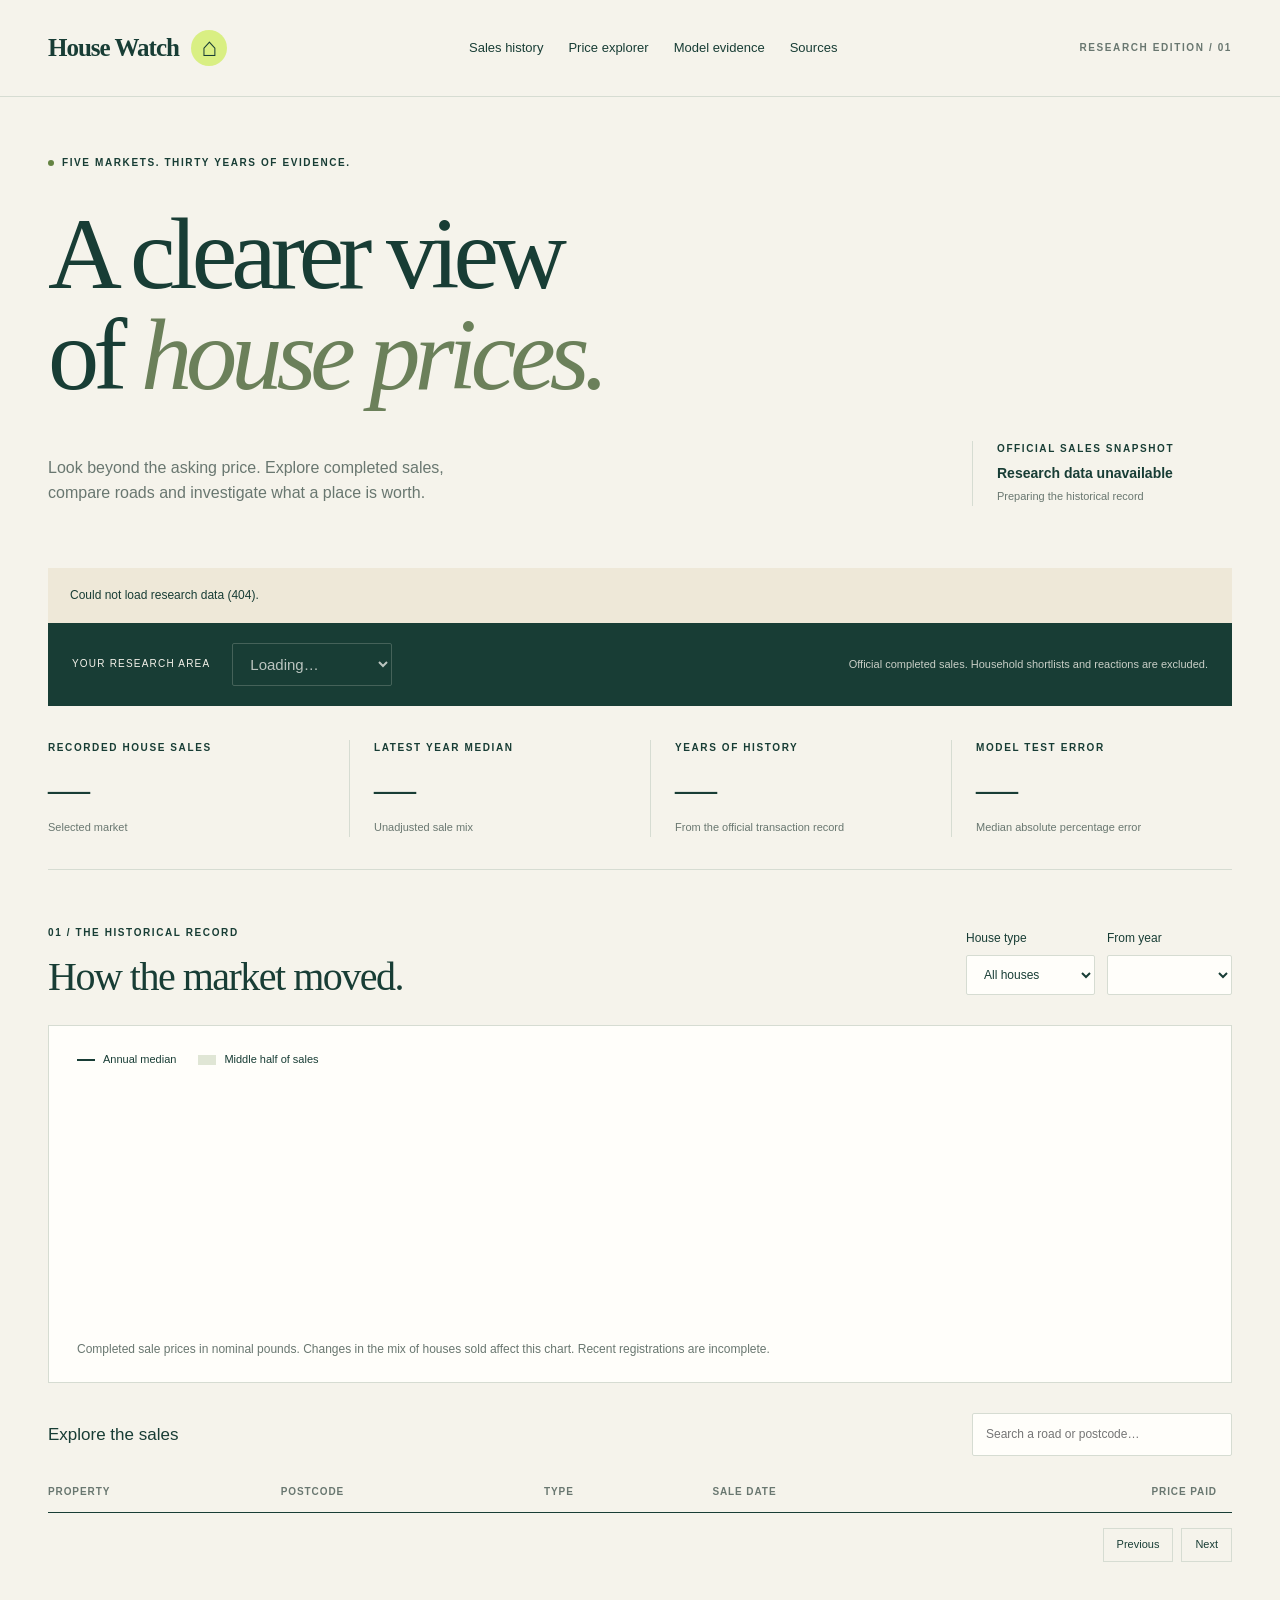
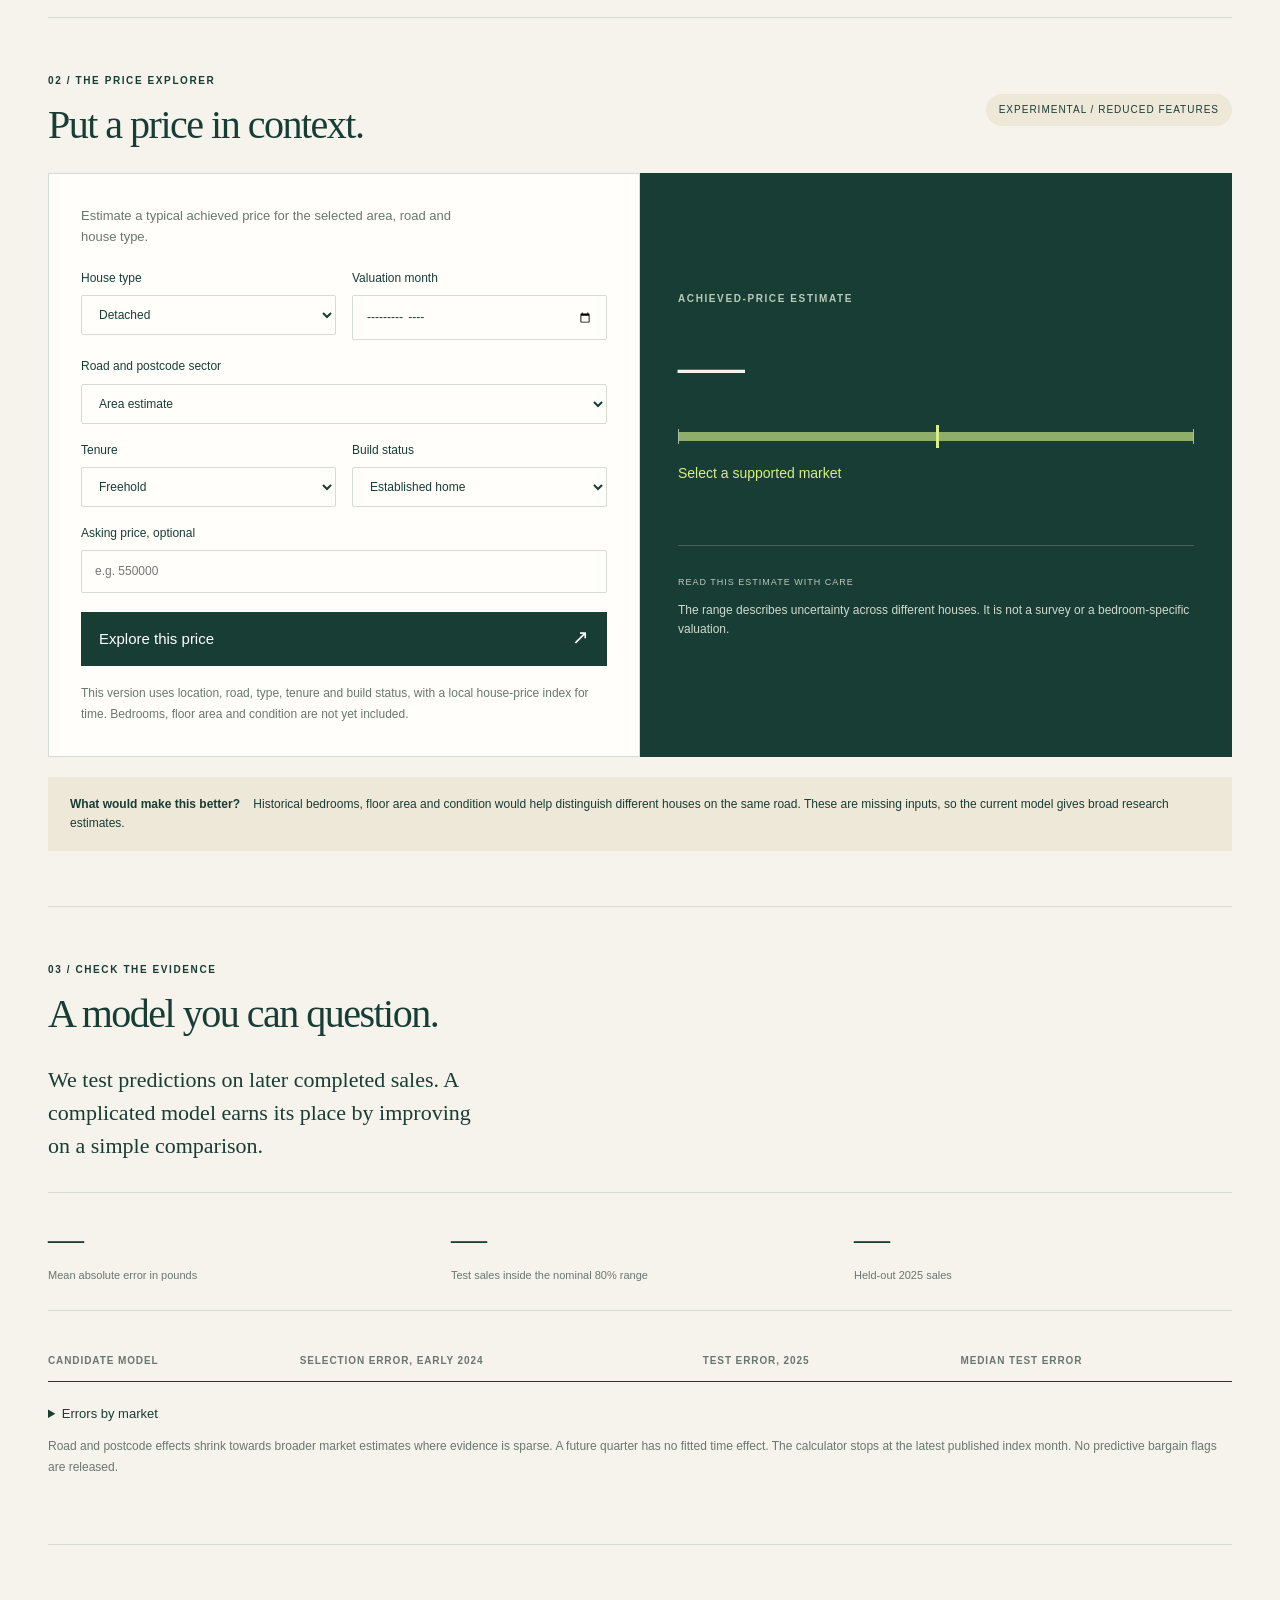
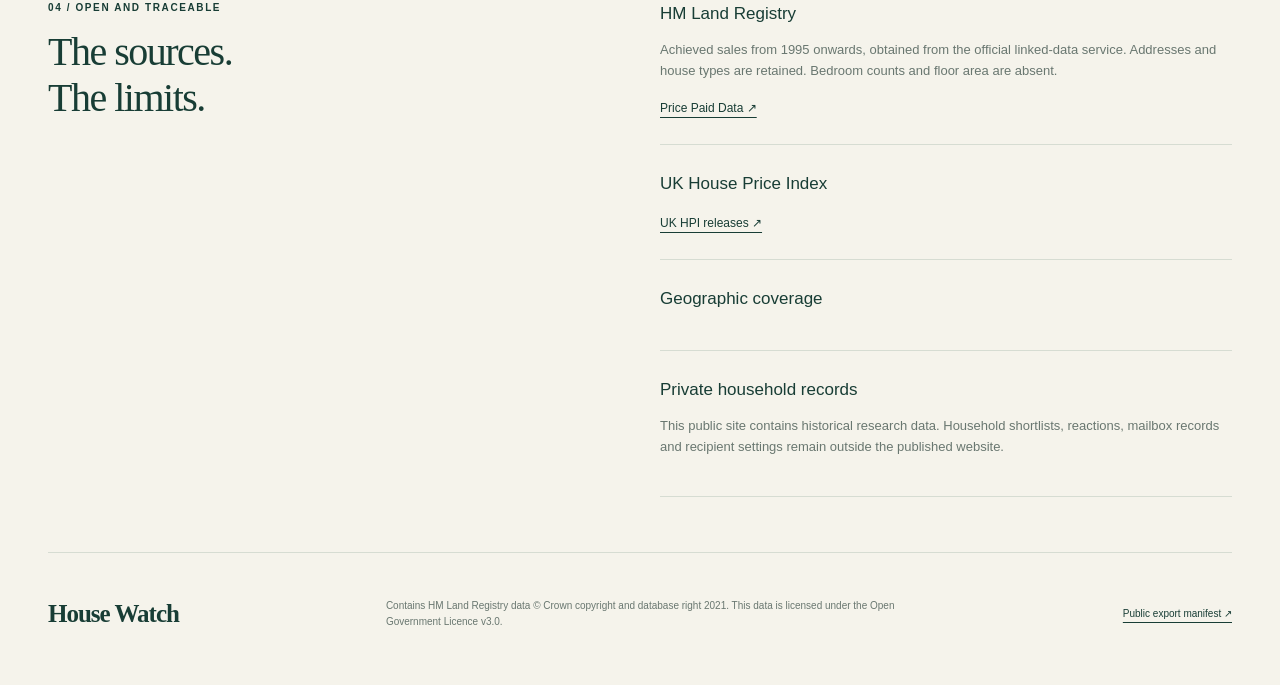
==== app/research_web/index.html @ 3703020c "Publish historical housing research and tested price explorer" ====
<!doctype html>
<html lang="en-GB">
<head>
  <meta charset="utf-8"><meta name="viewport" content="width=device-width, initial-scale=1">
  <meta name="description" content="Explore thirty years of official house sales, local price patterns and tested price estimates across five commuter towns.">
  <meta name="referrer" content="no-referrer"><title>House Watch | Local price research</title>
  <link rel="stylesheet" href="style.css"><script src="app.js" defer></script>
</head>
<body>
<header class="masthead"><a class="brand" href="#">House Watch<span class="brand-mark">⌂</span></a><nav aria-label="Main"><a href="#explore">Sales history</a><a href="#estimate">Price explorer</a><a href="#model">Model evidence</a><a href="#sources">Sources</a></nav><span class="edition">RESEARCH EDITION / 01</span></header>
<main>
  <section class="hero"><div class="eyebrow"><span class="dot"></span> FIVE MARKETS. THIRTY YEARS OF EVIDENCE.</div><h1>A clearer view<br>of <em>house prices.</em></h1><div class="hero-bottom"><p>Look beyond the asking price. Explore completed sales, compare roads and investigate what a place is worth.</p><div class="data-stamp"><span class="tiny-label">OFFICIAL SALES SNAPSHOT</span><strong id="snapshot">Loading research…</strong><span id="date-range">Preparing the historical record</span></div></div></section>
  <div id="load-error" class="notice" hidden></div>
  <section class="market-strip" aria-label="Choose a market"><label for="market">YOUR RESEARCH AREA</label><select id="market" disabled><option>Loading…</option></select><p id="market-description">Official completed sales. Household shortlists and reactions are excluded.</p></section>
  <section class="stats" aria-label="Dataset summary"><div><span class="tiny-label">RECORDED HOUSE SALES</span><strong id="sale-count">—</strong><span id="count-caption">Selected market</span></div><div><span class="tiny-label">LATEST YEAR MEDIAN</span><strong id="median">—</strong><span id="median-caption">Unadjusted sale mix</span></div><div><span class="tiny-label">YEARS OF HISTORY</span><strong id="history-years">—</strong><span>From the official transaction record</span></div><div><span class="tiny-label">MODEL TEST ERROR</span><strong id="test-error">—</strong><span>Median absolute percentage error</span></div></section>
  <section id="explore" class="section"><div class="section-title"><div><div class="eyebrow">01 / THE HISTORICAL RECORD</div><h2>How the market moved.</h2></div><div class="filters"><label>House type<select id="history-type"><option value="">All houses</option><option value="D">Detached</option><option value="S">Semi-detached</option><option value="T">Terraced</option></select></label><label>From year<select id="from-year"></select></label></div></div>
    <div class="chart-card"><div class="chart-key"><span><i class="line-key"></i>Annual median</span><span><i class="band-key"></i>Middle half of sales</span></div><div id="trend" class="chart" role="img" aria-label="Annual achieved house prices"></div><p class="chart-foot">Completed sale prices in nominal pounds. Changes in the mix of houses sold affect this chart. Recent registrations are incomplete.</p></div>
    <div class="table-head"><h3>Explore the sales</h3><label class="search"><span class="sr-only">Search road or postcode</span><input id="sale-search" placeholder="Search a road or postcode…" type="search"></label></div><div class="table-wrap"><table><thead><tr><th>Property</th><th>Postcode</th><th>Type</th><th>Sale date</th><th class="numeric">Price paid</th></tr></thead><tbody id="sales-body"></tbody></table></div><div class="pagination"><span id="page-count"></span><div><button id="prev" class="subtle">Previous</button><button id="next" class="subtle">Next</button></div></div>
  </section>
  <section id="estimate" class="section"><div class="section-title"><div><div class="eyebrow">02 / THE PRICE EXPLORER</div><h2>Put a price in context.</h2></div><span class="pill">EXPERIMENTAL / REDUCED FEATURES</span></div>
    <div class="estimate-grid"><form id="price-form" class="form-card"><p class="form-intro">Estimate a typical achieved price for the selected area, road and house type.</p><div class="form-row"><label>House type<select id="estimate-type"><option value="D">Detached</option><option value="S">Semi-detached</option><option value="T">Terraced</option></select></label><label>Valuation month<input id="valuation-month" type="month" min="2010-01"></label></div><label>Road and postcode sector<select id="road"><option value="">Area estimate</option></select></label><div class="form-row"><label>Tenure<select id="tenure"><option value="F">Freehold</option><option value="L">Leasehold</option></select></label><label>Build status<select id="new-build"><option value="N">Established home</option><option value="Y">New build</option></select></label></div><label>Asking price, optional<input id="asking" type="number" min="1" step="1000" placeholder="e.g. 550000"></label><button type="submit" class="primary">Explore this price <span>↗</span></button><p class="small">This version uses location, road, type, tenure and build status, with a local house-price index for time. Bedrooms, floor area and condition are not yet included.</p></form>
    <div id="estimate-result" class="result-card" aria-live="polite"><span class="tiny-label">ACHIEVED-PRICE ESTIMATE</span><strong id="estimate-price">—</strong><div class="range-graphic"><i></i><span></span><i></i></div><div id="estimate-range" class="range-label">Select a supported market</div><p id="estimate-context"></p><div id="ask-comparison" class="ask-comparison" hidden></div><div class="result-note"><span>READ THIS ESTIMATE WITH CARE</span><p id="estimate-warning">The range describes uncertainty across different houses. It is not a survey or a bedroom-specific valuation.</p></div></div></div>
    <div class="notice"><strong>What would make this better?</strong> Historical bedrooms, floor area and condition would help distinguish different houses on the same road. These are missing inputs, so the current model gives broad research estimates.</div>
  </section>
  <section id="model" class="section"><div class="section-title"><div><div class="eyebrow">03 / CHECK THE EVIDENCE</div><h2>A model you can question.</h2></div></div><div class="model-intro"><p>We test predictions on later completed sales. A complicated model earns its place by improving on a simple comparison.</p><p id="model-design"></p></div><div class="model-stats"><div><strong id="mae">—</strong><span>Mean absolute error in pounds</span></div><div><strong id="coverage">—</strong><span>Test sales inside the nominal 80% range</span></div><div><strong id="test-n">—</strong><span>Held-out 2025 sales</span></div></div>
    <div class="table-wrap"><table><thead><tr><th>Candidate model</th><th>Selection error, early 2024</th><th>Test error, 2025</th><th>Median test error</th></tr></thead><tbody id="model-body"></tbody></table></div>
    <details><summary>Errors by market</summary><div class="table-wrap"><table><thead><tr><th>Market</th><th>Test sales</th><th>Mean absolute error</th><th>Median percentage error</th><th>Range coverage</th></tr></thead><tbody id="market-errors"></tbody></table></div></details>
    <p class="small" id="model-caveat"></p><p class="small">Road and postcode effects shrink towards broader market estimates where evidence is sparse. A future quarter has no fitted time effect. The calculator stops at the latest published index month. No predictive bargain flags are released.</p>
  </section>
  <section id="sources" class="section sources"><div><div class="eyebrow">04 / OPEN AND TRACEABLE</div><h2>The sources.<br>The limits.</h2></div><div><article><h3>HM Land Registry</h3><p>Achieved sales from 1995 onwards, obtained from the official linked-data service. Addresses and house types are retained. Bedroom counts and floor area are absent.</p><a href="https://www.gov.uk/government/statistical-data-sets/price-paid-data-downloads">Price Paid Data ↗</a></article><article><h3>UK House Price Index</h3><p id="hpi-note"></p><a href="https://www.gov.uk/government/collections/uk-house-price-index-reports">UK HPI releases ↗</a></article><article><h3>Geographic coverage</h3><p id="geography-note"></p></article><article><h3>Private household records</h3><p>This public site contains historical research data. Household shortlists, reactions, mailbox records and recipient settings remain outside the published website.</p></article></div></section>
</main><footer><a class="brand" href="#">House Watch</a><p>Contains HM Land Registry data © Crown copyright and database right 2021. This data is licensed under the Open Government Licence v3.0.</p><a href="public-manifest.json">Public export manifest ↗</a></footer>
</body></html>
---- app/research_web/style.css ----
:root{--paper:#f5f3eb;--ink:#183d35;--muted:#697770;--line:#d6dcd2;--white:#fffefa;--accent:#d9ef83;--warm:#eee8d8;--serif:Georgia,'Times New Roman',serif}*{box-sizing:border-box}html{scroll-behavior:smooth;scroll-padding-top:30px}body{margin:0;background:var(--paper);color:var(--ink);font:15px/1.6 -apple-system,BlinkMacSystemFont,'Segoe UI',sans-serif}a{color:inherit;text-underline-offset:5px}button,input,select{font:inherit}button,a,input,select{touch-action:manipulation}button{cursor:pointer}button:disabled{opacity:.4;cursor:default}button:focus-visible,a:focus-visible,input:focus-visible,select:focus-visible{outline:3px solid #809e3a;outline-offset:3px}.masthead,main,footer{max-width:1328px;margin:auto}.masthead{display:flex;align-items:center;justify-content:space-between;padding:30px 48px;border-bottom:1px solid var(--line)}.brand{font:700 25px var(--serif);text-decoration:none;letter-spacing:-1px}.brand-mark{display:inline-flex;align-items:center;justify-content:center;background:var(--accent);border-radius:50%;font:26px var(--serif);width:36px;height:36px;margin-left:12px}nav{display:flex;gap:25px;font-size:13px}nav a{text-decoration:none}.edition,.eyebrow,.tiny-label{font-size:10px;letter-spacing:1.6px;font-weight:650}.edition{color:var(--muted)}main{padding:0 48px}.hero{padding:58px 0 42px}.eyebrow{display:flex;align-items:center;gap:8px}.dot{height:6px;width:6px;background:#648342;border-radius:50%}h1{font:clamp(60px,8vw,108px)/.99 var(--serif);font-weight:400;letter-spacing:-6px;margin:32px 0 35px}h1 em{font-weight:400;color:#6b805a}.hero-bottom{display:flex;align-items:flex-end;justify-content:space-between;gap:40px}.hero-bottom>p{font-size:16px;max-width:435px;margin:0;color:var(--muted)}.data-stamp{display:flex;flex-direction:column;border-left:1px solid var(--line);padding-left:24px;min-width:260px}.data-stamp strong{font-size:14px;margin-top:5px}.data-stamp>span:last-child{font-size:11px;color:var(--muted);margin-top:4px}.market-strip{display:flex;align-items:center;gap:22px;background:var(--ink);color:var(--paper);padding:20px 24px}.market-strip label{font-size:10px;letter-spacing:1.2px;white-space:nowrap}.market-strip select{background:var(--ink);color:var(--white);border:1px solid #587369;max-width:240px;min-width:160px}.market-strip p{margin:0 0 0 auto;font-size:11px;max-width:380px;opacity:.8}.stats{display:grid;grid-template-columns:repeat(4,1fr);border-bottom:1px solid var(--line);padding:34px 0 32px;gap:20px}.stats>div{display:flex;flex-direction:column;padding-left:24px;border-left:1px solid var(--line)}.stats>div:first-child{padding-left:0;border:0}.stats strong{font:42px var(--serif);letter-spacing:-1.5px;margin:9px 0 6px}.stats>div>span:last-child{font-size:11px;color:var(--muted)}.section{padding:55px 0;border-bottom:1px solid var(--line)}.section-title{display:flex;align-items:center;justify-content:space-between;gap:24px;margin-bottom:26px}h2{font:40px/1.14 var(--serif);font-weight:400;letter-spacing:-1.5px;margin:13px 0 0}h3{font-size:17px;font-weight:500;margin:0}.filters{display:flex;gap:12px}label{display:flex;flex-direction:column;font-size:12px;gap:7px}input,select{background:var(--white);border:1px solid var(--line);color:var(--ink);padding:11px 13px;border-radius:2px;min-width:0}.filters select{min-width:125px}.chart-card{background:var(--white);border:1px solid var(--line);padding:25px 28px 15px}.chart-key{display:flex;gap:22px;font-size:11px}.chart-key span{display:flex;align-items:center;gap:8px}.line-key{width:18px;border-top:2px solid var(--ink)}.band-key{width:18px;height:10px;background:#e0e6d5}.chart{width:100%;margin-top:22px;min-height:240px}.chart svg{display:block;width:100%;height:auto}.chart-foot,.small{font-size:12px;color:var(--muted);line-height:1.7}.chart-foot{margin:8px 0}.table-head{display:flex;align-items:center;justify-content:space-between;margin:30px 0 16px}.search input{width:260px}.table-wrap{overflow:auto}table{border-collapse:collapse;width:100%;text-align:left;white-space:nowrap;font-size:12px}th{font-size:10px;text-transform:uppercase;letter-spacing:.9px;color:var(--muted);font-weight:600;padding:12px 15px;border-bottom:1px solid var(--ink)}td{padding:13px 15px;border-bottom:1px solid var(--line)}th:first-child,td:first-child{padding-left:0}.numeric{text-align:right}td.numeric{font-weight:600;font-variant-numeric:tabular-nums}.pagination{display:flex;justify-content:space-between;align-items:center;margin-top:15px;font-size:11px;color:var(--muted)}.subtle{background:transparent;border:1px solid var(--line);padding:7px 13px;color:var(--ink);margin-left:8px;font-size:11px}.pill{font-size:10px;letter-spacing:1px;background:var(--warm);padding:8px 13px;border-radius:20px;white-space:nowrap}.estimate-grid{display:grid;grid-template-columns:1fr 1fr}.form-card{background:var(--white);padding:32px;border:1px solid var(--line);display:flex;flex-direction:column;gap:17px}.form-intro{margin:0 0 4px;color:var(--muted);font-size:13px;max-width:380px}.form-row{display:grid;grid-template-columns:1fr 1fr;gap:16px}.primary{display:flex;justify-content:space-between;background:var(--ink);color:white;border:0;padding:15px 18px;text-align:left;margin-top:2px}.primary span{font-size:20px;line-height:1}.form-card .small{margin:0}.result-card{background:var(--ink);color:var(--paper);padding:40px 38px;display:flex;flex-direction:column;justify-content:center}.result-card>.tiny-label{color:#b8cbba}.result-card>strong{font:clamp(45px,5.2vw,76px) var(--serif);letter-spacing:-3px;margin:20px 0}.range-graphic{height:27px;display:flex;align-items:center;gap:0}.range-graphic>span{flex:1;background:#8fae6b;height:9px;position:relative}.range-graphic>span:after{content:'';position:absolute;top:-7px;bottom:-7px;left:50%;width:3px;background:var(--accent)}.range-graphic i{height:15px;width:1px;background:#a7bd9f}.range-label{color:var(--accent);font-size:14px;margin:12px 0}.result-card>p{font-size:12px;color:#bed0c4}.result-note{border-top:1px solid #466157;padding-top:22px;margin-top:25px}.result-note>span{font-size:9px;letter-spacing:1px;color:#bdc9b8}.result-note p{font-size:12px;margin:9px 0 0;color:#d0dacd}.ask-comparison{padding:15px;background:#294d40;font-size:14px}.notice{background:var(--warm);padding:18px 22px;font-size:12px;margin-top:20px}.notice strong{margin-right:10px}.model-intro{display:grid;grid-template-columns:1fr 1fr;gap:50px}.model-intro p{margin:0;color:var(--muted);font-size:13px}.model-intro>p:first-child{font:22px/1.5 var(--serif);color:var(--ink);max-width:430px}.model-stats{display:grid;grid-template-columns:repeat(3,1fr);gap:25px;margin:30px 0;padding:25px 0;border-block:1px solid var(--line)}.model-stats>div{display:flex;flex-direction:column}.model-stats strong{font:36px var(--serif)}.model-stats span{font-size:11px;color:var(--muted);margin-top:7px}.selected-model{background:#e6edda}.selected-label{font-size:8px;padding:4px 7px;background:var(--ink);color:white;margin-left:8px;letter-spacing:1px}details{margin-top:22px}summary{cursor:pointer;font-size:13px}.sources{display:grid;grid-template-columns:1fr 1fr;gap:40px}.sources article{padding-bottom:25px;margin-bottom:25px;border-bottom:1px solid var(--line)}.sources article:last-child{margin-bottom:0}.sources article p{font-size:13px;color:var(--muted)}.sources article a{font-size:12px}footer{display:flex;align-items:center;justify-content:space-between;gap:30px;padding:35px 48px 45px}footer p{font-size:10px;color:var(--muted);max-width:530px}footer>a:last-child{font-size:10px;white-space:nowrap}.sr-only{position:absolute;width:1px;height:1px;overflow:hidden;clip:rect(0,0,0,0)}[hidden]{display:none!important}@media(max-width:850px){.masthead{padding:22px 24px}.edition{display:none}main{padding:0 24px}nav{gap:14px;font-size:11px}.hero{padding-top:40px}h1{letter-spacing:-4px}.market-strip{flex-wrap:wrap;gap:14px}.market-strip p{margin:0;max-width:none;width:100%}.stats{grid-template-columns:1fr 1fr;gap:28px}.stats>div:nth-child(3){padding-left:0;border:0}.stats strong{font-size:36px}.section-title{align-items:flex-start;flex-direction:column}h2{font-size:35px}.estimate-grid{grid-template-columns:1fr}.result-card{min-height:370px}.model-intro{gap:20px}.sources{grid-template-columns:1fr;gap:25px}footer{padding:30px 24px;flex-wrap:wrap}.chart-card{padding:20px 15px}.chart{min-height:180px}}@media(max-width:480px){nav a:nth-child(3),nav a:nth-child(4){display:none}.brand{font-size:22px}.brand-mark{width:30px;height:30px;margin-left:7px}.hero-bottom{display:block}.data-stamp{margin-top:25px;padding-left:15px}.hero-bottom>p{font-size:14px}.eyebrow{font-size:8px;letter-spacing:1.2px}h1{font-size:58px;letter-spacing:-3px}.tiny-label{font-size:8px;letter-spacing:1px}.stats{gap:24px 12px}.stats strong{font-size:31px}.stats>div{padding-left:15px}.stats>div>span:last-child{font-size:10px}.table-head{align-items:flex-start;flex-direction:column;gap:12px}.search,.search input{width:100%}.form-card{padding:23px}.form-row{gap:10px}.result-card{padding:30px 24px}.model-intro{grid-template-columns:1fr}.model-stats{grid-template-columns:1fr;gap:20px}.model-stats>div{border-bottom:1px solid var(--line);padding-bottom:15px}.chart-key{gap:12px;font-size:9px}.market-strip{padding:17px}.market-strip select{max-width:100%;width:100%}}
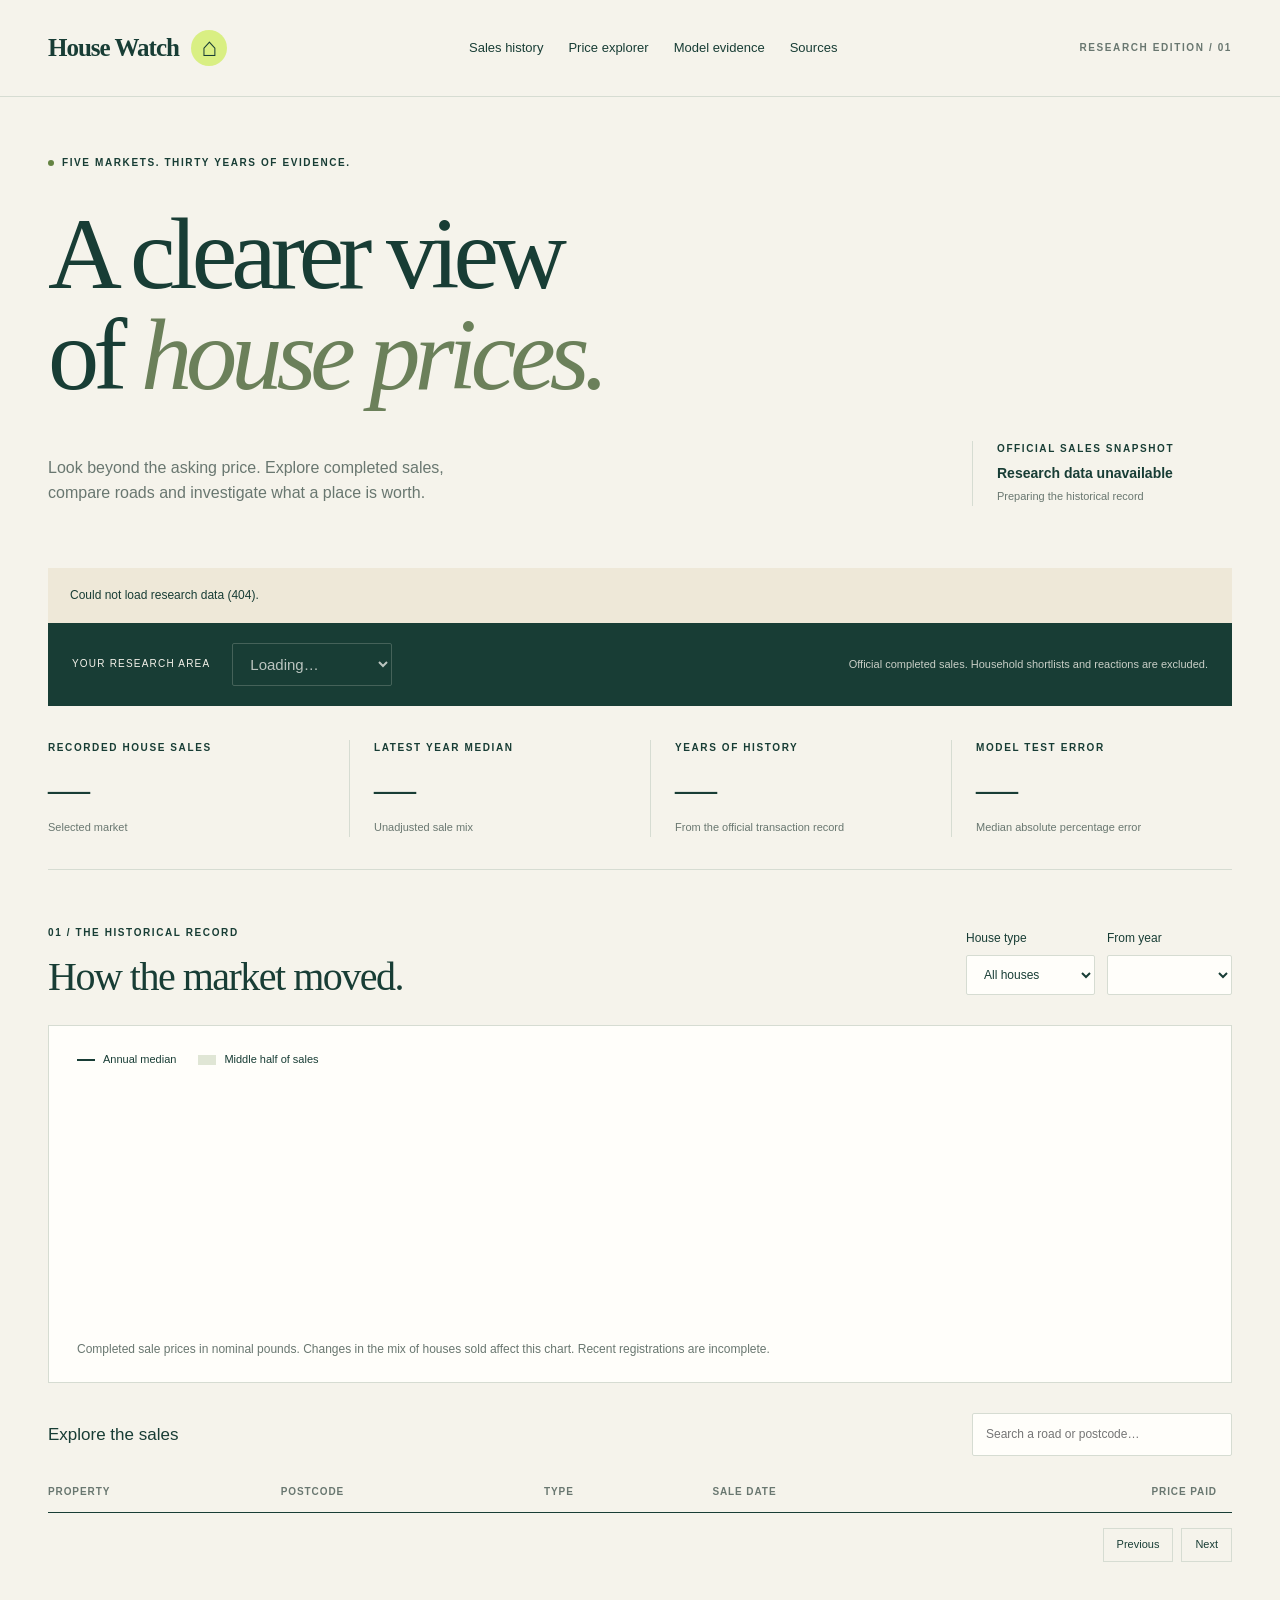
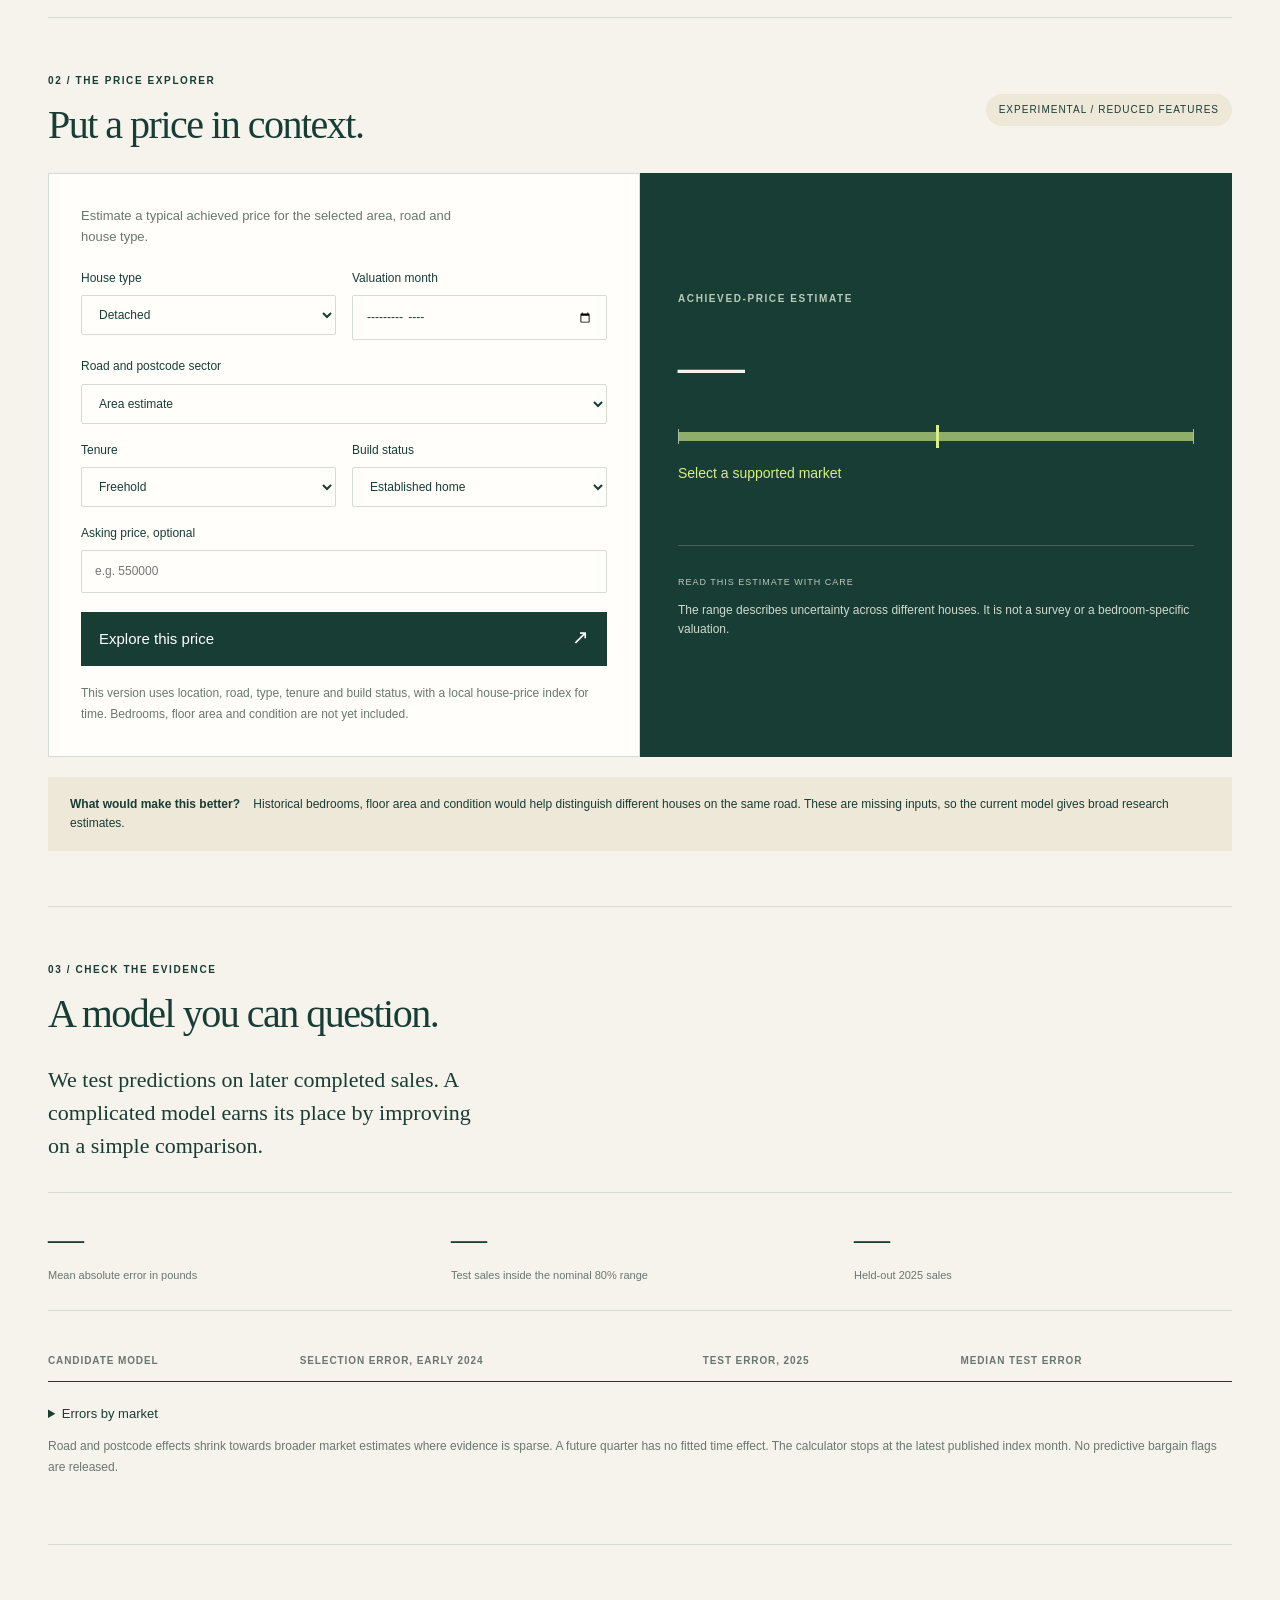
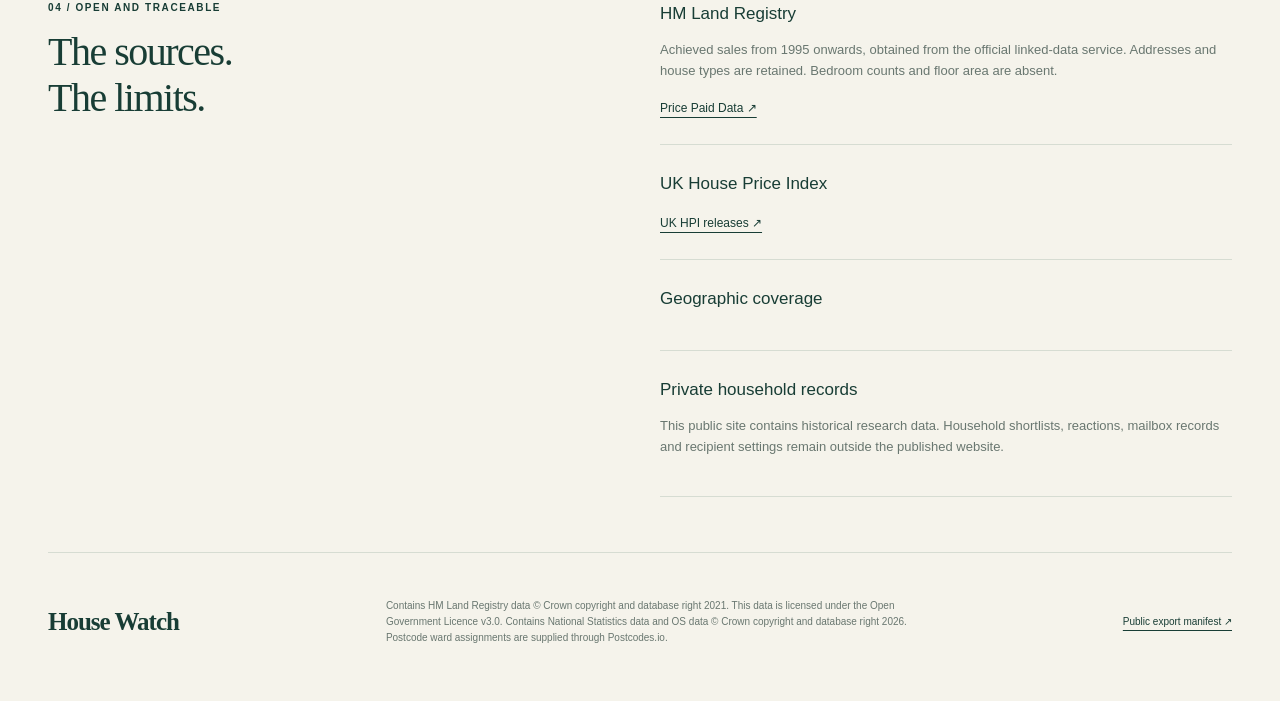
==== commit 8a85537c: "Identify Linslade with a documented postcode ward proxy" ====
--- a/app/research_web/index.html
+++ b/app/research_web/index.html
@@ -28,5 +28,5 @@
     <p class="small" id="model-caveat"></p><p class="small">Road and postcode effects shrink towards broader market estimates where evidence is sparse. A future quarter has no fitted time effect. The calculator stops at the latest published index month. No predictive bargain flags are released.</p>
   </section>
   <section id="sources" class="section sources"><div><div class="eyebrow">04 / OPEN AND TRACEABLE</div><h2>The sources.<br>The limits.</h2></div><div><article><h3>HM Land Registry</h3><p>Achieved sales from 1995 onwards, obtained from the official linked-data service. Addresses and house types are retained. Bedroom counts and floor area are absent.</p><a href="https://www.gov.uk/government/statistical-data-sets/price-paid-data-downloads">Price Paid Data ↗</a></article><article><h3>UK House Price Index</h3><p id="hpi-note"></p><a href="https://www.gov.uk/government/collections/uk-house-price-index-reports">UK HPI releases ↗</a></article><article><h3>Geographic coverage</h3><p id="geography-note"></p></article><article><h3>Private household records</h3><p>This public site contains historical research data. Household shortlists, reactions, mailbox records and recipient settings remain outside the published website.</p></article></div></section>
-</main><footer><a class="brand" href="#">House Watch</a><p>Contains HM Land Registry data © Crown copyright and database right 2021. This data is licensed under the Open Government Licence v3.0.</p><a href="public-manifest.json">Public export manifest ↗</a></footer>
+</main><footer><a class="brand" href="#">House Watch</a><p>Contains HM Land Registry data © Crown copyright and database right 2021. This data is licensed under the Open Government Licence v3.0. Contains National Statistics data and OS data © Crown copyright and database right 2026. Postcode ward assignments are supplied through Postcodes.io.</p><a href="public-manifest.json">Public export manifest ↗</a></footer>
 </body></html>
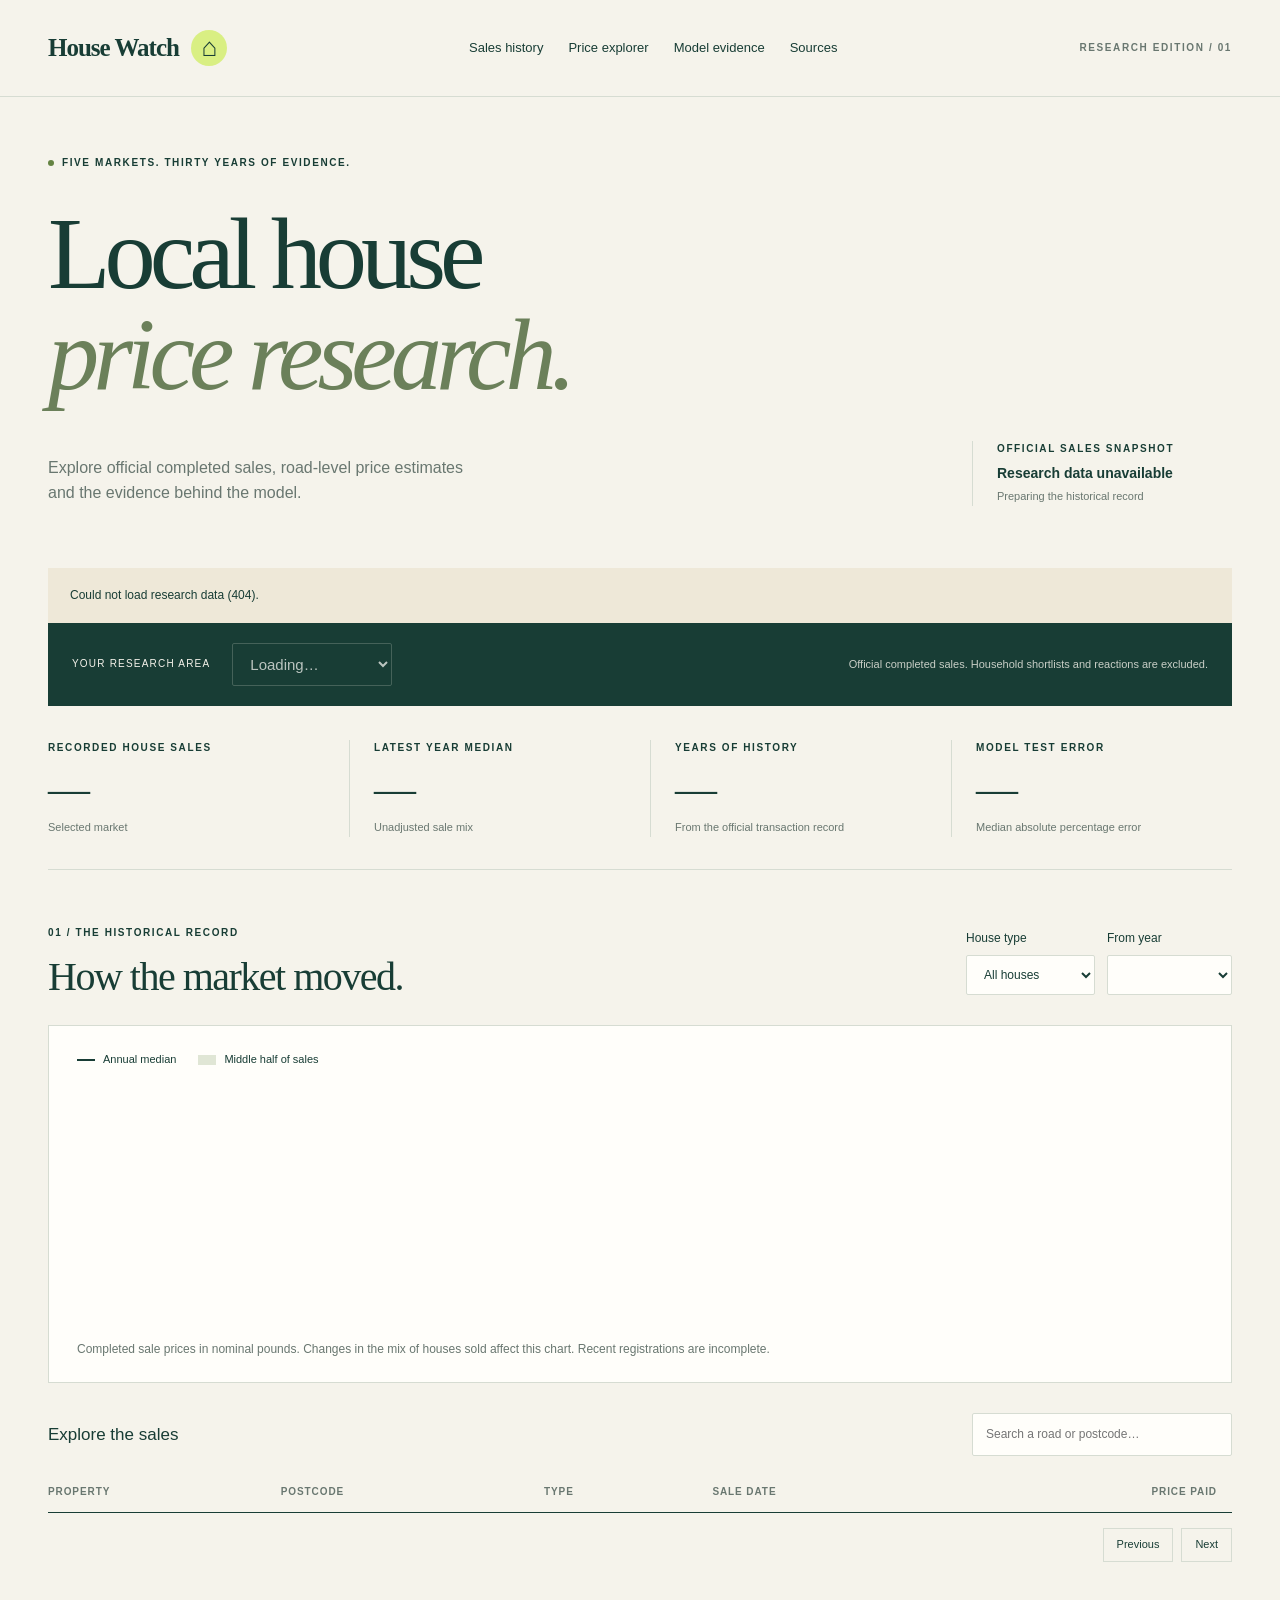
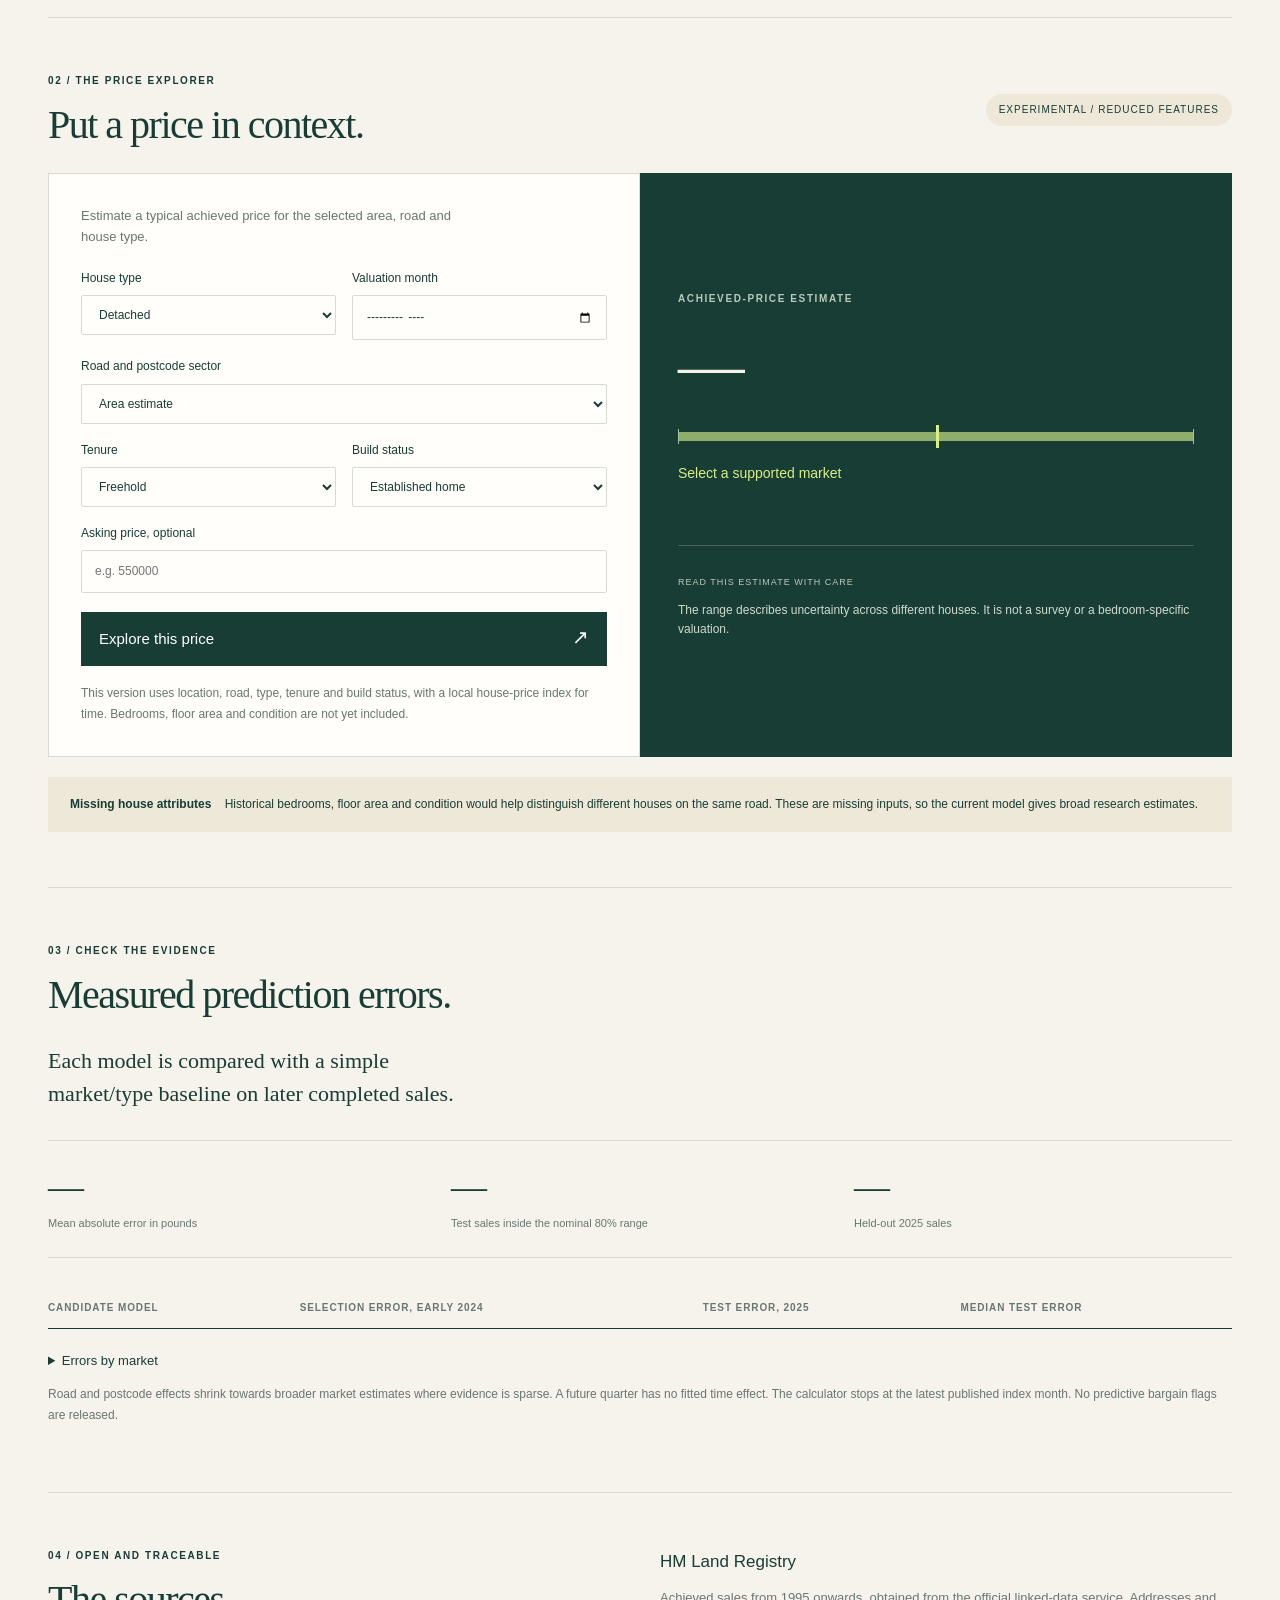
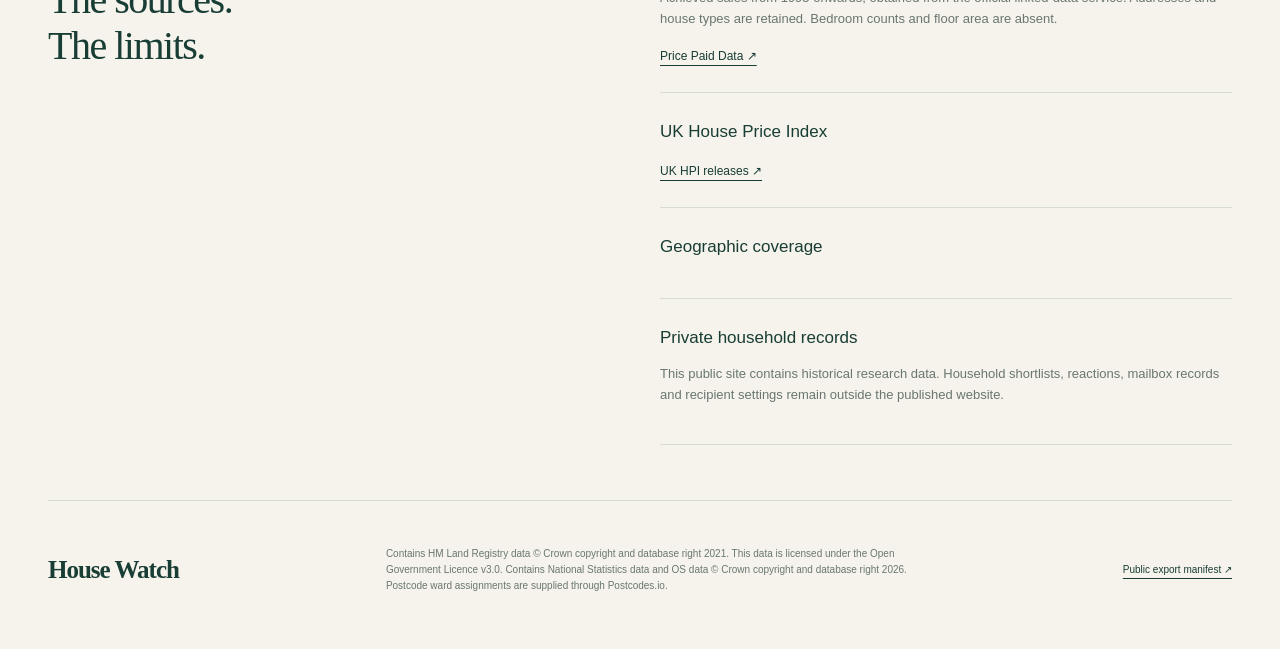
==== commit f15136b6: "Use plain research labels in the public dashboard" ====
--- a/app/research_web/index.html
+++ b/app/research_web/index.html
@@ -9,7 +9,7 @@
 <body>
 <header class="masthead"><a class="brand" href="#">House Watch<span class="brand-mark">⌂</span></a><nav aria-label="Main"><a href="#explore">Sales history</a><a href="#estimate">Price explorer</a><a href="#model">Model evidence</a><a href="#sources">Sources</a></nav><span class="edition">RESEARCH EDITION / 01</span></header>
 <main>
-  <section class="hero"><div class="eyebrow"><span class="dot"></span> FIVE MARKETS. THIRTY YEARS OF EVIDENCE.</div><h1>A clearer view<br>of <em>house prices.</em></h1><div class="hero-bottom"><p>Look beyond the asking price. Explore completed sales, compare roads and investigate what a place is worth.</p><div class="data-stamp"><span class="tiny-label">OFFICIAL SALES SNAPSHOT</span><strong id="snapshot">Loading research…</strong><span id="date-range">Preparing the historical record</span></div></div></section>
+  <section class="hero"><div class="eyebrow"><span class="dot"></span> FIVE MARKETS. THIRTY YEARS OF EVIDENCE.</div><h1>Local house<br><em>price research.</em></h1><div class="hero-bottom"><p>Explore official completed sales, road-level price estimates and the evidence behind the model.</p><div class="data-stamp"><span class="tiny-label">OFFICIAL SALES SNAPSHOT</span><strong id="snapshot">Loading research…</strong><span id="date-range">Preparing the historical record</span></div></div></section>
   <div id="load-error" class="notice" hidden></div>
   <section class="market-strip" aria-label="Choose a market"><label for="market">YOUR RESEARCH AREA</label><select id="market" disabled><option>Loading…</option></select><p id="market-description">Official completed sales. Household shortlists and reactions are excluded.</p></section>
   <section class="stats" aria-label="Dataset summary"><div><span class="tiny-label">RECORDED HOUSE SALES</span><strong id="sale-count">—</strong><span id="count-caption">Selected market</span></div><div><span class="tiny-label">LATEST YEAR MEDIAN</span><strong id="median">—</strong><span id="median-caption">Unadjusted sale mix</span></div><div><span class="tiny-label">YEARS OF HISTORY</span><strong id="history-years">—</strong><span>From the official transaction record</span></div><div><span class="tiny-label">MODEL TEST ERROR</span><strong id="test-error">—</strong><span>Median absolute percentage error</span></div></section>
@@ -20,9 +20,9 @@
   <section id="estimate" class="section"><div class="section-title"><div><div class="eyebrow">02 / THE PRICE EXPLORER</div><h2>Put a price in context.</h2></div><span class="pill">EXPERIMENTAL / REDUCED FEATURES</span></div>
     <div class="estimate-grid"><form id="price-form" class="form-card"><p class="form-intro">Estimate a typical achieved price for the selected area, road and house type.</p><div class="form-row"><label>House type<select id="estimate-type"><option value="D">Detached</option><option value="S">Semi-detached</option><option value="T">Terraced</option></select></label><label>Valuation month<input id="valuation-month" type="month" min="2010-01"></label></div><label>Road and postcode sector<select id="road"><option value="">Area estimate</option></select></label><div class="form-row"><label>Tenure<select id="tenure"><option value="F">Freehold</option><option value="L">Leasehold</option></select></label><label>Build status<select id="new-build"><option value="N">Established home</option><option value="Y">New build</option></select></label></div><label>Asking price, optional<input id="asking" type="number" min="1" step="1000" placeholder="e.g. 550000"></label><button type="submit" class="primary">Explore this price <span>↗</span></button><p class="small">This version uses location, road, type, tenure and build status, with a local house-price index for time. Bedrooms, floor area and condition are not yet included.</p></form>
     <div id="estimate-result" class="result-card" aria-live="polite"><span class="tiny-label">ACHIEVED-PRICE ESTIMATE</span><strong id="estimate-price">—</strong><div class="range-graphic"><i></i><span></span><i></i></div><div id="estimate-range" class="range-label">Select a supported market</div><p id="estimate-context"></p><div id="ask-comparison" class="ask-comparison" hidden></div><div class="result-note"><span>READ THIS ESTIMATE WITH CARE</span><p id="estimate-warning">The range describes uncertainty across different houses. It is not a survey or a bedroom-specific valuation.</p></div></div></div>
-    <div class="notice"><strong>What would make this better?</strong> Historical bedrooms, floor area and condition would help distinguish different houses on the same road. These are missing inputs, so the current model gives broad research estimates.</div>
+    <div class="notice"><strong>Missing house attributes</strong> Historical bedrooms, floor area and condition would help distinguish different houses on the same road. These are missing inputs, so the current model gives broad research estimates.</div>
   </section>
-  <section id="model" class="section"><div class="section-title"><div><div class="eyebrow">03 / CHECK THE EVIDENCE</div><h2>A model you can question.</h2></div></div><div class="model-intro"><p>We test predictions on later completed sales. A complicated model earns its place by improving on a simple comparison.</p><p id="model-design"></p></div><div class="model-stats"><div><strong id="mae">—</strong><span>Mean absolute error in pounds</span></div><div><strong id="coverage">—</strong><span>Test sales inside the nominal 80% range</span></div><div><strong id="test-n">—</strong><span>Held-out 2025 sales</span></div></div>
+  <section id="model" class="section"><div class="section-title"><div><div class="eyebrow">03 / CHECK THE EVIDENCE</div><h2>Measured prediction errors.</h2></div></div><div class="model-intro"><p>Each model is compared with a simple market/type baseline on later completed sales.</p><p id="model-design"></p></div><div class="model-stats"><div><strong id="mae">—</strong><span>Mean absolute error in pounds</span></div><div><strong id="coverage">—</strong><span>Test sales inside the nominal 80% range</span></div><div><strong id="test-n">—</strong><span>Held-out 2025 sales</span></div></div>
     <div class="table-wrap"><table><thead><tr><th>Candidate model</th><th>Selection error, early 2024</th><th>Test error, 2025</th><th>Median test error</th></tr></thead><tbody id="model-body"></tbody></table></div>
     <details><summary>Errors by market</summary><div class="table-wrap"><table><thead><tr><th>Market</th><th>Test sales</th><th>Mean absolute error</th><th>Median percentage error</th><th>Range coverage</th></tr></thead><tbody id="market-errors"></tbody></table></div></details>
     <p class="small" id="model-caveat"></p><p class="small">Road and postcode effects shrink towards broader market estimates where evidence is sparse. A future quarter has no fitted time effect. The calculator stops at the latest published index month. No predictive bargain flags are released.</p>
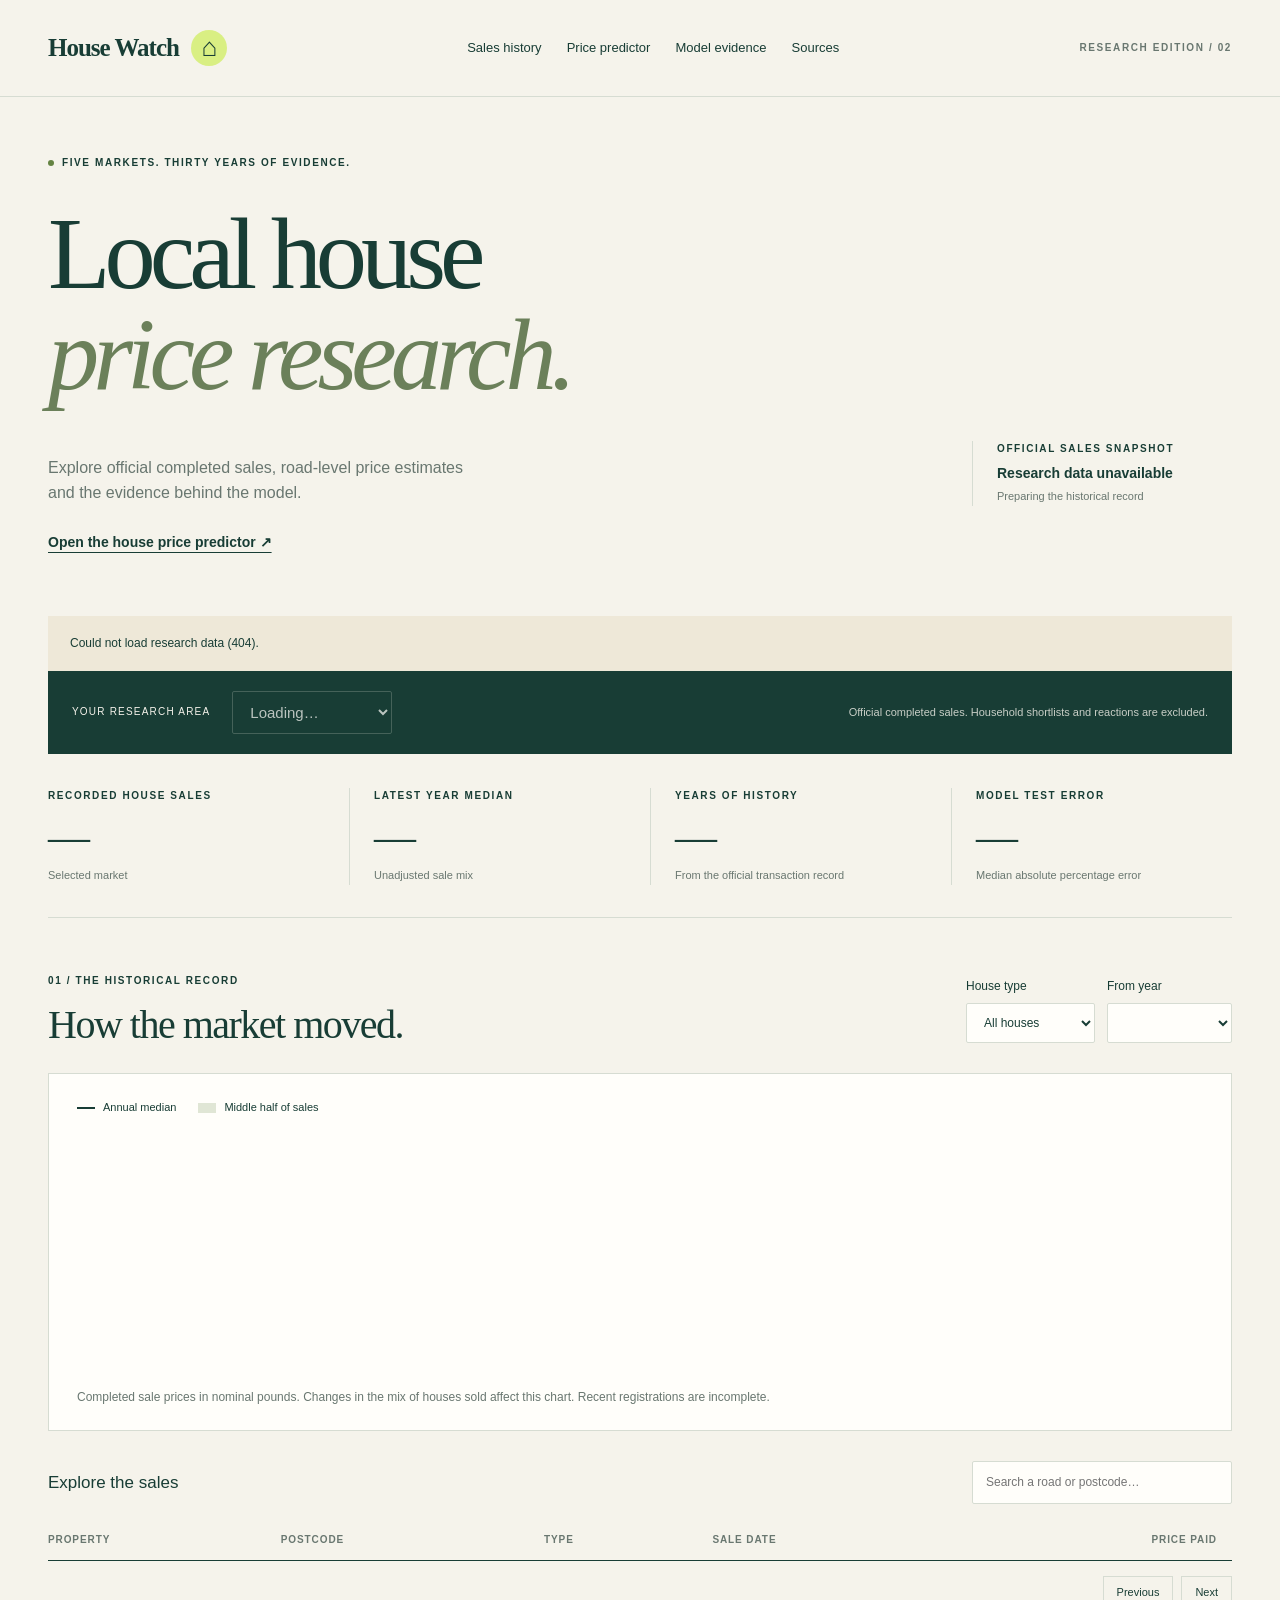
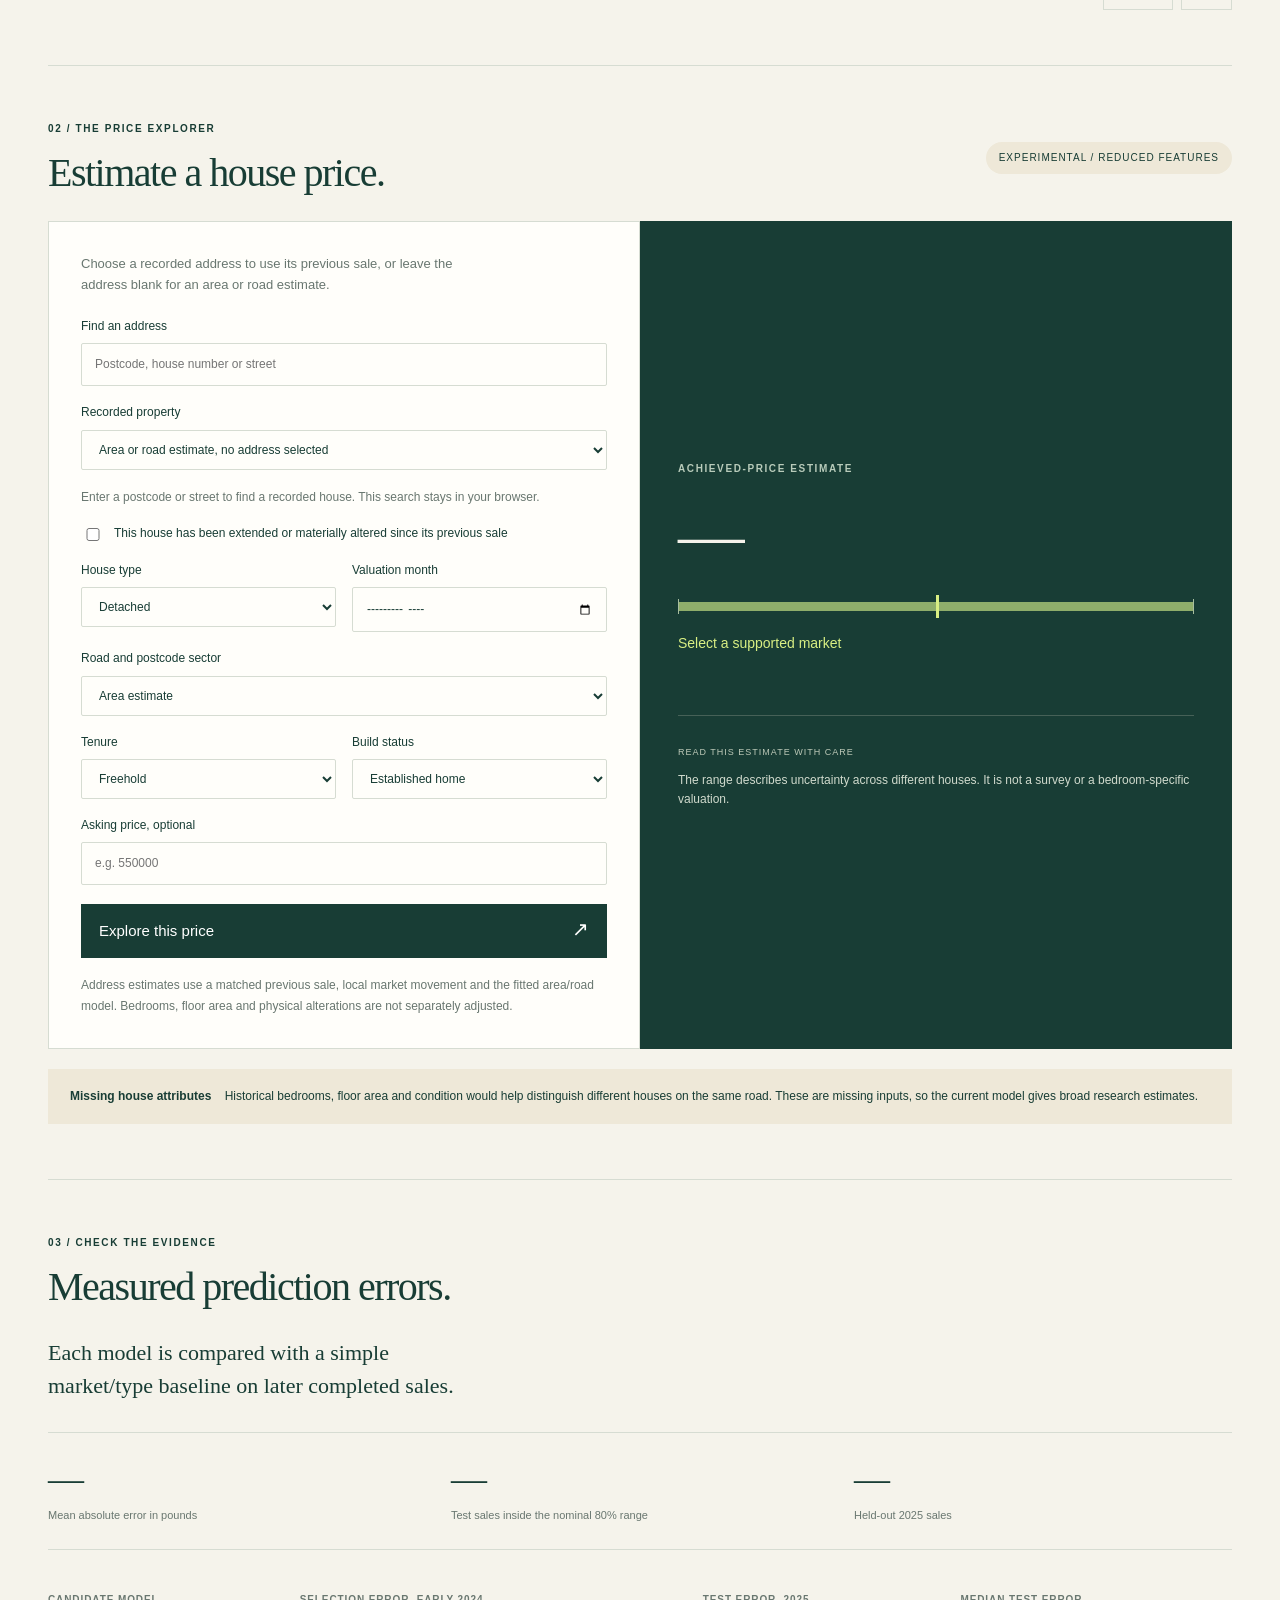
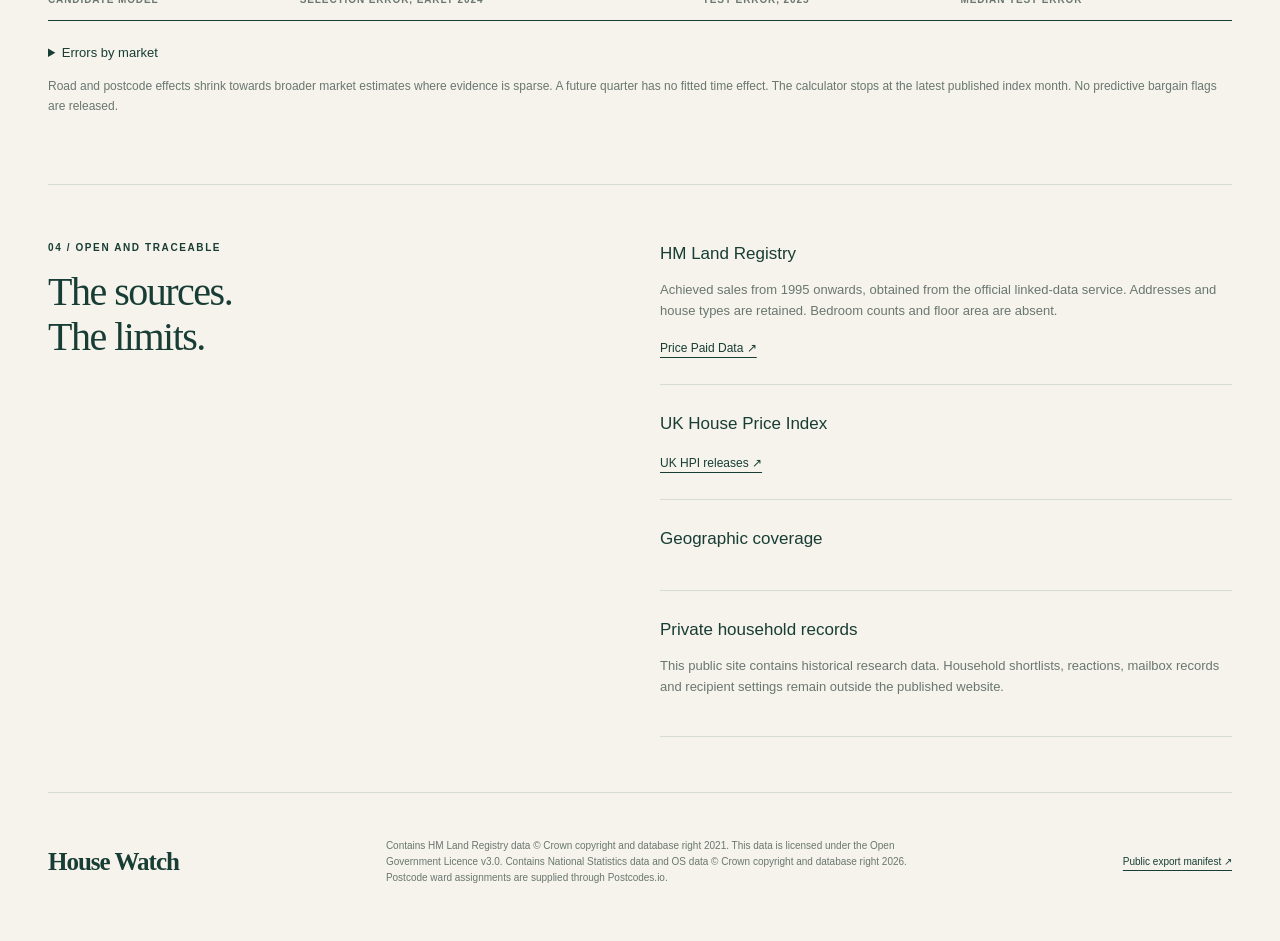
==== commit d21e95d3: "Add an exact-address predictor using tested prior-sale evidence" ====
--- a/app/research_web/index.html
+++ b/app/research_web/index.html
@@ -4,12 +4,12 @@
   <meta charset="utf-8"><meta name="viewport" content="width=device-width, initial-scale=1">
   <meta name="description" content="Explore thirty years of official house sales, local price patterns and tested price estimates across five commuter towns.">
   <meta name="referrer" content="no-referrer"><title>House Watch | Local price research</title>
-  <link rel="stylesheet" href="style.css"><script src="app.js" defer></script>
+  <link rel="stylesheet" href="style.css?v=address-20261111"><script src="app.js?v=address-20261111" defer></script>
 </head>
 <body>
-<header class="masthead"><a class="brand" href="#">House Watch<span class="brand-mark">⌂</span></a><nav aria-label="Main"><a href="#explore">Sales history</a><a href="#estimate">Price explorer</a><a href="#model">Model evidence</a><a href="#sources">Sources</a></nav><span class="edition">RESEARCH EDITION / 01</span></header>
+<header class="masthead"><a class="brand" href="#">House Watch<span class="brand-mark">⌂</span></a><nav aria-label="Main"><a href="#explore">Sales history</a><a href="#estimate">Price predictor</a><a href="#model">Model evidence</a><a href="#sources">Sources</a></nav><span class="edition">RESEARCH EDITION / 02</span></header>
 <main>
-  <section class="hero"><div class="eyebrow"><span class="dot"></span> FIVE MARKETS. THIRTY YEARS OF EVIDENCE.</div><h1>Local house<br><em>price research.</em></h1><div class="hero-bottom"><p>Explore official completed sales, road-level price estimates and the evidence behind the model.</p><div class="data-stamp"><span class="tiny-label">OFFICIAL SALES SNAPSHOT</span><strong id="snapshot">Loading research…</strong><span id="date-range">Preparing the historical record</span></div></div></section>
+  <section class="hero"><div class="eyebrow"><span class="dot"></span> FIVE MARKETS. THIRTY YEARS OF EVIDENCE.</div><h1>Local house<br><em>price research.</em></h1><div class="hero-bottom"><p>Explore official completed sales, road-level price estimates and the evidence behind the model.</p><div class="data-stamp"><span class="tiny-label">OFFICIAL SALES SNAPSHOT</span><strong id="snapshot">Loading research…</strong><span id="date-range">Preparing the historical record</span></div></div><a class="predictor-link" href="#estimate">Open the house price predictor ↗</a></section>
   <div id="load-error" class="notice" hidden></div>
   <section class="market-strip" aria-label="Choose a market"><label for="market">YOUR RESEARCH AREA</label><select id="market" disabled><option>Loading…</option></select><p id="market-description">Official completed sales. Household shortlists and reactions are excluded.</p></section>
   <section class="stats" aria-label="Dataset summary"><div><span class="tiny-label">RECORDED HOUSE SALES</span><strong id="sale-count">—</strong><span id="count-caption">Selected market</span></div><div><span class="tiny-label">LATEST YEAR MEDIAN</span><strong id="median">—</strong><span id="median-caption">Unadjusted sale mix</span></div><div><span class="tiny-label">YEARS OF HISTORY</span><strong id="history-years">—</strong><span>From the official transaction record</span></div><div><span class="tiny-label">MODEL TEST ERROR</span><strong id="test-error">—</strong><span>Median absolute percentage error</span></div></section>
@@ -17,15 +17,15 @@
     <div class="chart-card"><div class="chart-key"><span><i class="line-key"></i>Annual median</span><span><i class="band-key"></i>Middle half of sales</span></div><div id="trend" class="chart" role="img" aria-label="Annual achieved house prices"></div><p class="chart-foot">Completed sale prices in nominal pounds. Changes in the mix of houses sold affect this chart. Recent registrations are incomplete.</p></div>
     <div class="table-head"><h3>Explore the sales</h3><label class="search"><span class="sr-only">Search road or postcode</span><input id="sale-search" placeholder="Search a road or postcode…" type="search"></label></div><div class="table-wrap"><table><thead><tr><th>Property</th><th>Postcode</th><th>Type</th><th>Sale date</th><th class="numeric">Price paid</th></tr></thead><tbody id="sales-body"></tbody></table></div><div class="pagination"><span id="page-count"></span><div><button id="prev" class="subtle">Previous</button><button id="next" class="subtle">Next</button></div></div>
   </section>
-  <section id="estimate" class="section"><div class="section-title"><div><div class="eyebrow">02 / THE PRICE EXPLORER</div><h2>Put a price in context.</h2></div><span class="pill">EXPERIMENTAL / REDUCED FEATURES</span></div>
-    <div class="estimate-grid"><form id="price-form" class="form-card"><p class="form-intro">Estimate a typical achieved price for the selected area, road and house type.</p><div class="form-row"><label>House type<select id="estimate-type"><option value="D">Detached</option><option value="S">Semi-detached</option><option value="T">Terraced</option></select></label><label>Valuation month<input id="valuation-month" type="month" min="2010-01"></label></div><label>Road and postcode sector<select id="road"><option value="">Area estimate</option></select></label><div class="form-row"><label>Tenure<select id="tenure"><option value="F">Freehold</option><option value="L">Leasehold</option></select></label><label>Build status<select id="new-build"><option value="N">Established home</option><option value="Y">New build</option></select></label></div><label>Asking price, optional<input id="asking" type="number" min="1" step="1000" placeholder="e.g. 550000"></label><button type="submit" class="primary">Explore this price <span>↗</span></button><p class="small">This version uses location, road, type, tenure and build status, with a local house-price index for time. Bedrooms, floor area and condition are not yet included.</p></form>
-    <div id="estimate-result" class="result-card" aria-live="polite"><span class="tiny-label">ACHIEVED-PRICE ESTIMATE</span><strong id="estimate-price">—</strong><div class="range-graphic"><i></i><span></span><i></i></div><div id="estimate-range" class="range-label">Select a supported market</div><p id="estimate-context"></p><div id="ask-comparison" class="ask-comparison" hidden></div><div class="result-note"><span>READ THIS ESTIMATE WITH CARE</span><p id="estimate-warning">The range describes uncertainty across different houses. It is not a survey or a bedroom-specific valuation.</p></div></div></div>
+  <section id="estimate" class="section"><div class="section-title"><div><div class="eyebrow">02 / THE PRICE EXPLORER</div><h2>Estimate a house price.</h2></div><span class="pill">EXPERIMENTAL / REDUCED FEATURES</span></div>
+    <div class="estimate-grid"><form id="price-form" class="form-card"><p class="form-intro">Choose a recorded address to use its previous sale, or leave the address blank for an area or road estimate.</p><label>Find an address<input id="property-search" type="search" placeholder="Postcode, house number or street"></label><label>Recorded property<select id="property"><option value="">Area or road estimate, no address selected</option></select></label><p id="property-match-note" class="small">Enter a postcode or street to find a recorded house. This search stays in your browser.</p><label class="change-check"><input id="material-change" type="checkbox">This house has been extended or materially altered since its previous sale</label><div class="form-row"><label>House type<select id="estimate-type"><option value="D">Detached</option><option value="S">Semi-detached</option><option value="T">Terraced</option></select></label><label>Valuation month<input id="valuation-month" type="month" min="2010-01"></label></div><label>Road and postcode sector<select id="road"><option value="">Area estimate</option></select></label><div class="form-row"><label>Tenure<select id="tenure"><option value="F">Freehold</option><option value="L">Leasehold</option></select></label><label>Build status<select id="new-build"><option value="N">Established home</option><option value="Y">New build</option></select></label></div><label>Asking price, optional<input id="asking" type="number" min="1" step="1000" placeholder="e.g. 550000"></label><button type="submit" class="primary">Explore this price <span>↗</span></button><p class="small">Address estimates use a matched previous sale, local market movement and the fitted area/road model. Bedrooms, floor area and physical alterations are not separately adjusted.</p></form>
+    <div id="estimate-result" class="result-card" aria-live="polite"><span class="tiny-label">ACHIEVED-PRICE ESTIMATE</span><strong id="estimate-price">—</strong><div class="range-graphic"><i></i><span></span><i></i></div><div id="estimate-range" class="range-label">Select a supported market</div><p id="estimate-context"></p><div id="ask-comparison" class="ask-comparison" hidden></div><div id="address-breakdown" class="address-breakdown" hidden></div><div class="result-note"><span>READ THIS ESTIMATE WITH CARE</span><p id="estimate-warning">The range describes uncertainty across different houses. It is not a survey or a bedroom-specific valuation.</p></div></div></div>
     <div class="notice"><strong>Missing house attributes</strong> Historical bedrooms, floor area and condition would help distinguish different houses on the same road. These are missing inputs, so the current model gives broad research estimates.</div>
   </section>
   <section id="model" class="section"><div class="section-title"><div><div class="eyebrow">03 / CHECK THE EVIDENCE</div><h2>Measured prediction errors.</h2></div></div><div class="model-intro"><p>Each model is compared with a simple market/type baseline on later completed sales.</p><p id="model-design"></p></div><div class="model-stats"><div><strong id="mae">—</strong><span>Mean absolute error in pounds</span></div><div><strong id="coverage">—</strong><span>Test sales inside the nominal 80% range</span></div><div><strong id="test-n">—</strong><span>Held-out 2025 sales</span></div></div>
     <div class="table-wrap"><table><thead><tr><th>Candidate model</th><th>Selection error, early 2024</th><th>Test error, 2025</th><th>Median test error</th></tr></thead><tbody id="model-body"></tbody></table></div>
     <details><summary>Errors by market</summary><div class="table-wrap"><table><thead><tr><th>Market</th><th>Test sales</th><th>Mean absolute error</th><th>Median percentage error</th><th>Range coverage</th></tr></thead><tbody id="market-errors"></tbody></table></div></details>
-    <p class="small" id="model-caveat"></p><p class="small">Road and postcode effects shrink towards broader market estimates where evidence is sparse. A future quarter has no fitted time effect. The calculator stops at the latest published index month. No predictive bargain flags are released.</p>
+    <div id="address-evidence" class="notice" hidden></div><p class="small" id="model-caveat"></p><p class="small">Road and postcode effects shrink towards broader market estimates where evidence is sparse. A future quarter has no fitted time effect. The calculator stops at the latest published index month. No predictive bargain flags are released.</p>
   </section>
   <section id="sources" class="section sources"><div><div class="eyebrow">04 / OPEN AND TRACEABLE</div><h2>The sources.<br>The limits.</h2></div><div><article><h3>HM Land Registry</h3><p>Achieved sales from 1995 onwards, obtained from the official linked-data service. Addresses and house types are retained. Bedroom counts and floor area are absent.</p><a href="https://www.gov.uk/government/statistical-data-sets/price-paid-data-downloads">Price Paid Data ↗</a></article><article><h3>UK House Price Index</h3><p id="hpi-note"></p><a href="https://www.gov.uk/government/collections/uk-house-price-index-reports">UK HPI releases ↗</a></article><article><h3>Geographic coverage</h3><p id="geography-note"></p></article><article><h3>Private household records</h3><p>This public site contains historical research data. Household shortlists, reactions, mailbox records and recipient settings remain outside the published website.</p></article></div></section>
 </main><footer><a class="brand" href="#">House Watch</a><p>Contains HM Land Registry data © Crown copyright and database right 2021. This data is licensed under the Open Government Licence v3.0. Contains National Statistics data and OS data © Crown copyright and database right 2026. Postcode ward assignments are supplied through Postcodes.io.</p><a href="public-manifest.json">Public export manifest ↗</a></footer>
--- a/app/research_web/style.css
+++ b/app/research_web/style.css
@@ -1 +1,5 @@
 :root{--paper:#f5f3eb;--ink:#183d35;--muted:#697770;--line:#d6dcd2;--white:#fffefa;--accent:#d9ef83;--warm:#eee8d8;--serif:Georgia,'Times New Roman',serif}*{box-sizing:border-box}html{scroll-behavior:smooth;scroll-padding-top:30px}body{margin:0;background:var(--paper);color:var(--ink);font:15px/1.6 -apple-system,BlinkMacSystemFont,'Segoe UI',sans-serif}a{color:inherit;text-underline-offset:5px}button,input,select{font:inherit}button,a,input,select{touch-action:manipulation}button{cursor:pointer}button:disabled{opacity:.4;cursor:default}button:focus-visible,a:focus-visible,input:focus-visible,select:focus-visible{outline:3px solid #809e3a;outline-offset:3px}.masthead,main,footer{max-width:1328px;margin:auto}.masthead{display:flex;align-items:center;justify-content:space-between;padding:30px 48px;border-bottom:1px solid var(--line)}.brand{font:700 25px var(--serif);text-decoration:none;letter-spacing:-1px}.brand-mark{display:inline-flex;align-items:center;justify-content:center;background:var(--accent);border-radius:50%;font:26px var(--serif);width:36px;height:36px;margin-left:12px}nav{display:flex;gap:25px;font-size:13px}nav a{text-decoration:none}.edition,.eyebrow,.tiny-label{font-size:10px;letter-spacing:1.6px;font-weight:650}.edition{color:var(--muted)}main{padding:0 48px}.hero{padding:58px 0 42px}.eyebrow{display:flex;align-items:center;gap:8px}.dot{height:6px;width:6px;background:#648342;border-radius:50%}h1{font:clamp(60px,8vw,108px)/.99 var(--serif);font-weight:400;letter-spacing:-6px;margin:32px 0 35px}h1 em{font-weight:400;color:#6b805a}.hero-bottom{display:flex;align-items:flex-end;justify-content:space-between;gap:40px}.hero-bottom>p{font-size:16px;max-width:435px;margin:0;color:var(--muted)}.data-stamp{display:flex;flex-direction:column;border-left:1px solid var(--line);padding-left:24px;min-width:260px}.data-stamp strong{font-size:14px;margin-top:5px}.data-stamp>span:last-child{font-size:11px;color:var(--muted);margin-top:4px}.market-strip{display:flex;align-items:center;gap:22px;background:var(--ink);color:var(--paper);padding:20px 24px}.market-strip label{font-size:10px;letter-spacing:1.2px;white-space:nowrap}.market-strip select{background:var(--ink);color:var(--white);border:1px solid #587369;max-width:240px;min-width:160px}.market-strip p{margin:0 0 0 auto;font-size:11px;max-width:380px;opacity:.8}.stats{display:grid;grid-template-columns:repeat(4,1fr);border-bottom:1px solid var(--line);padding:34px 0 32px;gap:20px}.stats>div{display:flex;flex-direction:column;padding-left:24px;border-left:1px solid var(--line)}.stats>div:first-child{padding-left:0;border:0}.stats strong{font:42px var(--serif);letter-spacing:-1.5px;margin:9px 0 6px}.stats>div>span:last-child{font-size:11px;color:var(--muted)}.section{padding:55px 0;border-bottom:1px solid var(--line)}.section-title{display:flex;align-items:center;justify-content:space-between;gap:24px;margin-bottom:26px}h2{font:40px/1.14 var(--serif);font-weight:400;letter-spacing:-1.5px;margin:13px 0 0}h3{font-size:17px;font-weight:500;margin:0}.filters{display:flex;gap:12px}label{display:flex;flex-direction:column;font-size:12px;gap:7px}input,select{background:var(--white);border:1px solid var(--line);color:var(--ink);padding:11px 13px;border-radius:2px;min-width:0}.filters select{min-width:125px}.chart-card{background:var(--white);border:1px solid var(--line);padding:25px 28px 15px}.chart-key{display:flex;gap:22px;font-size:11px}.chart-key span{display:flex;align-items:center;gap:8px}.line-key{width:18px;border-top:2px solid var(--ink)}.band-key{width:18px;height:10px;background:#e0e6d5}.chart{width:100%;margin-top:22px;min-height:240px}.chart svg{display:block;width:100%;height:auto}.chart-foot,.small{font-size:12px;color:var(--muted);line-height:1.7}.chart-foot{margin:8px 0}.table-head{display:flex;align-items:center;justify-content:space-between;margin:30px 0 16px}.search input{width:260px}.table-wrap{overflow:auto}table{border-collapse:collapse;width:100%;text-align:left;white-space:nowrap;font-size:12px}th{font-size:10px;text-transform:uppercase;letter-spacing:.9px;color:var(--muted);font-weight:600;padding:12px 15px;border-bottom:1px solid var(--ink)}td{padding:13px 15px;border-bottom:1px solid var(--line)}th:first-child,td:first-child{padding-left:0}.numeric{text-align:right}td.numeric{font-weight:600;font-variant-numeric:tabular-nums}.pagination{display:flex;justify-content:space-between;align-items:center;margin-top:15px;font-size:11px;color:var(--muted)}.subtle{background:transparent;border:1px solid var(--line);padding:7px 13px;color:var(--ink);margin-left:8px;font-size:11px}.pill{font-size:10px;letter-spacing:1px;background:var(--warm);padding:8px 13px;border-radius:20px;white-space:nowrap}.estimate-grid{display:grid;grid-template-columns:1fr 1fr}.form-card{background:var(--white);padding:32px;border:1px solid var(--line);display:flex;flex-direction:column;gap:17px}.form-intro{margin:0 0 4px;color:var(--muted);font-size:13px;max-width:380px}.form-row{display:grid;grid-template-columns:1fr 1fr;gap:16px}.primary{display:flex;justify-content:space-between;background:var(--ink);color:white;border:0;padding:15px 18px;text-align:left;margin-top:2px}.primary span{font-size:20px;line-height:1}.form-card .small{margin:0}.result-card{background:var(--ink);color:var(--paper);padding:40px 38px;display:flex;flex-direction:column;justify-content:center}.result-card>.tiny-label{color:#b8cbba}.result-card>strong{font:clamp(45px,5.2vw,76px) var(--serif);letter-spacing:-3px;margin:20px 0}.range-graphic{height:27px;display:flex;align-items:center;gap:0}.range-graphic>span{flex:1;background:#8fae6b;height:9px;position:relative}.range-graphic>span:after{content:'';position:absolute;top:-7px;bottom:-7px;left:50%;width:3px;background:var(--accent)}.range-graphic i{height:15px;width:1px;background:#a7bd9f}.range-label{color:var(--accent);font-size:14px;margin:12px 0}.result-card>p{font-size:12px;color:#bed0c4}.result-note{border-top:1px solid #466157;padding-top:22px;margin-top:25px}.result-note>span{font-size:9px;letter-spacing:1px;color:#bdc9b8}.result-note p{font-size:12px;margin:9px 0 0;color:#d0dacd}.ask-comparison{padding:15px;background:#294d40;font-size:14px}.notice{background:var(--warm);padding:18px 22px;font-size:12px;margin-top:20px}.notice strong{margin-right:10px}.model-intro{display:grid;grid-template-columns:1fr 1fr;gap:50px}.model-intro p{margin:0;color:var(--muted);font-size:13px}.model-intro>p:first-child{font:22px/1.5 var(--serif);color:var(--ink);max-width:430px}.model-stats{display:grid;grid-template-columns:repeat(3,1fr);gap:25px;margin:30px 0;padding:25px 0;border-block:1px solid var(--line)}.model-stats>div{display:flex;flex-direction:column}.model-stats strong{font:36px var(--serif)}.model-stats span{font-size:11px;color:var(--muted);margin-top:7px}.selected-model{background:#e6edda}.selected-label{font-size:8px;padding:4px 7px;background:var(--ink);color:white;margin-left:8px;letter-spacing:1px}details{margin-top:22px}summary{cursor:pointer;font-size:13px}.sources{display:grid;grid-template-columns:1fr 1fr;gap:40px}.sources article{padding-bottom:25px;margin-bottom:25px;border-bottom:1px solid var(--line)}.sources article:last-child{margin-bottom:0}.sources article p{font-size:13px;color:var(--muted)}.sources article a{font-size:12px}footer{display:flex;align-items:center;justify-content:space-between;gap:30px;padding:35px 48px 45px}footer p{font-size:10px;color:var(--muted);max-width:530px}footer>a:last-child{font-size:10px;white-space:nowrap}.sr-only{position:absolute;width:1px;height:1px;overflow:hidden;clip:rect(0,0,0,0)}[hidden]{display:none!important}@media(max-width:850px){.masthead{padding:22px 24px}.edition{display:none}main{padding:0 24px}nav{gap:14px;font-size:11px}.hero{padding-top:40px}h1{letter-spacing:-4px}.market-strip{flex-wrap:wrap;gap:14px}.market-strip p{margin:0;max-width:none;width:100%}.stats{grid-template-columns:1fr 1fr;gap:28px}.stats>div:nth-child(3){padding-left:0;border:0}.stats strong{font-size:36px}.section-title{align-items:flex-start;flex-direction:column}h2{font-size:35px}.estimate-grid{grid-template-columns:1fr}.result-card{min-height:370px}.model-intro{gap:20px}.sources{grid-template-columns:1fr;gap:25px}footer{padding:30px 24px;flex-wrap:wrap}.chart-card{padding:20px 15px}.chart{min-height:180px}}@media(max-width:480px){nav a:nth-child(3),nav a:nth-child(4){display:none}.brand{font-size:22px}.brand-mark{width:30px;height:30px;margin-left:7px}.hero-bottom{display:block}.data-stamp{margin-top:25px;padding-left:15px}.hero-bottom>p{font-size:14px}.eyebrow{font-size:8px;letter-spacing:1.2px}h1{font-size:58px;letter-spacing:-3px}.tiny-label{font-size:8px;letter-spacing:1px}.stats{gap:24px 12px}.stats strong{font-size:31px}.stats>div{padding-left:15px}.stats>div>span:last-child{font-size:10px}.table-head{align-items:flex-start;flex-direction:column;gap:12px}.search,.search input{width:100%}.form-card{padding:23px}.form-row{gap:10px}.result-card{padding:30px 24px}.model-intro{grid-template-columns:1fr}.model-stats{grid-template-columns:1fr;gap:20px}.model-stats>div{border-bottom:1px solid var(--line);padding-bottom:15px}.chart-key{gap:12px;font-size:9px}.market-strip{padding:17px}.market-strip select{max-width:100%;width:100%}}
+
+.change-check{display:flex;flex-direction:row;align-items:flex-start;gap:10px;font-size:12px}.change-check input{flex:0 0 auto;min-width:16px;margin-top:4px}.address-breakdown{margin-top:16px;padding-top:16px;border-top:1px solid #587369;font-size:12px}.address-breakdown dl{margin:10px 0 0}.address-breakdown dl>div{display:flex;justify-content:space-between;gap:12px;padding:7px 0;border-bottom:1px solid #36584b}.address-breakdown dt{color:#ced8cc}.address-breakdown dd{margin:0;text-align:right;font-variant-numeric:tabular-nums}.address-breakdown strong{font-size:11px;letter-spacing:.8px}.address-breakdown p{color:#ced8cc;font-size:11px}
+
+.predictor-link{display:inline-block;margin-top:25px;font-size:14px;font-weight:600;text-decoration-thickness:1px}
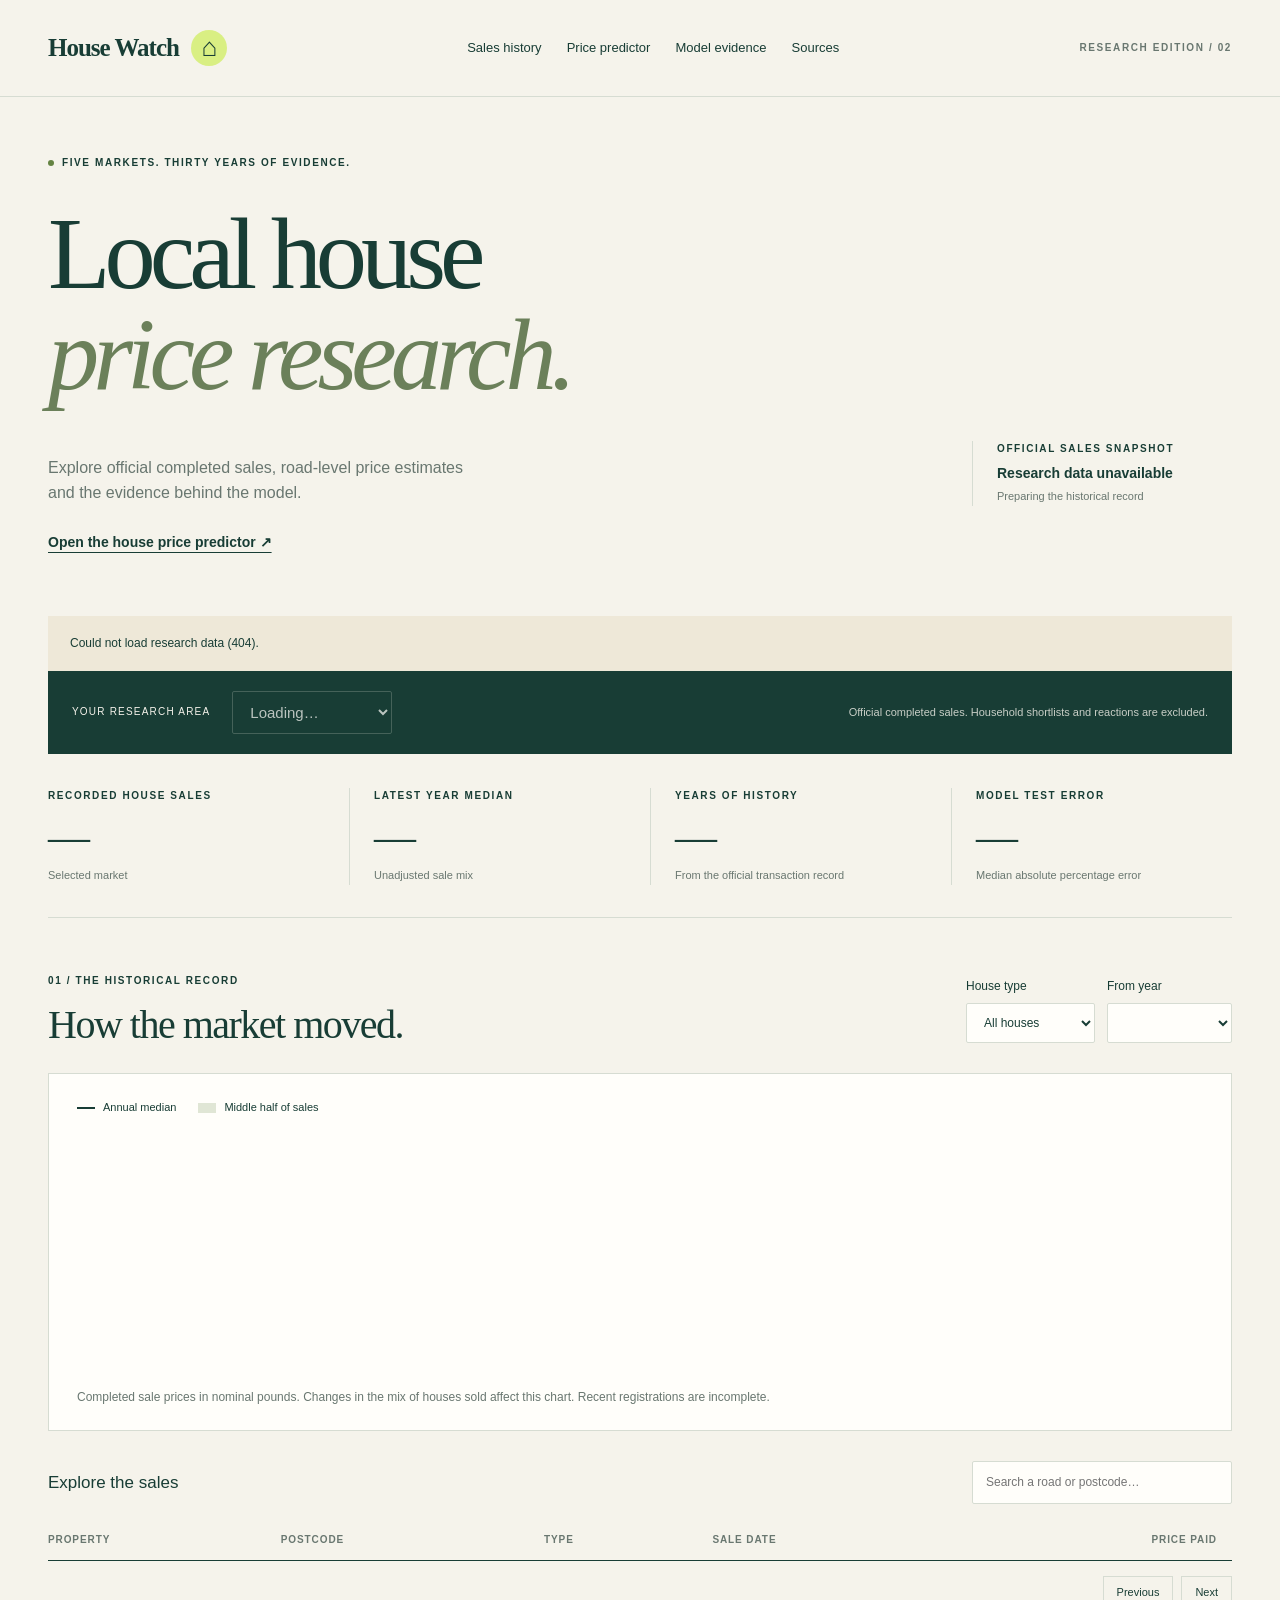
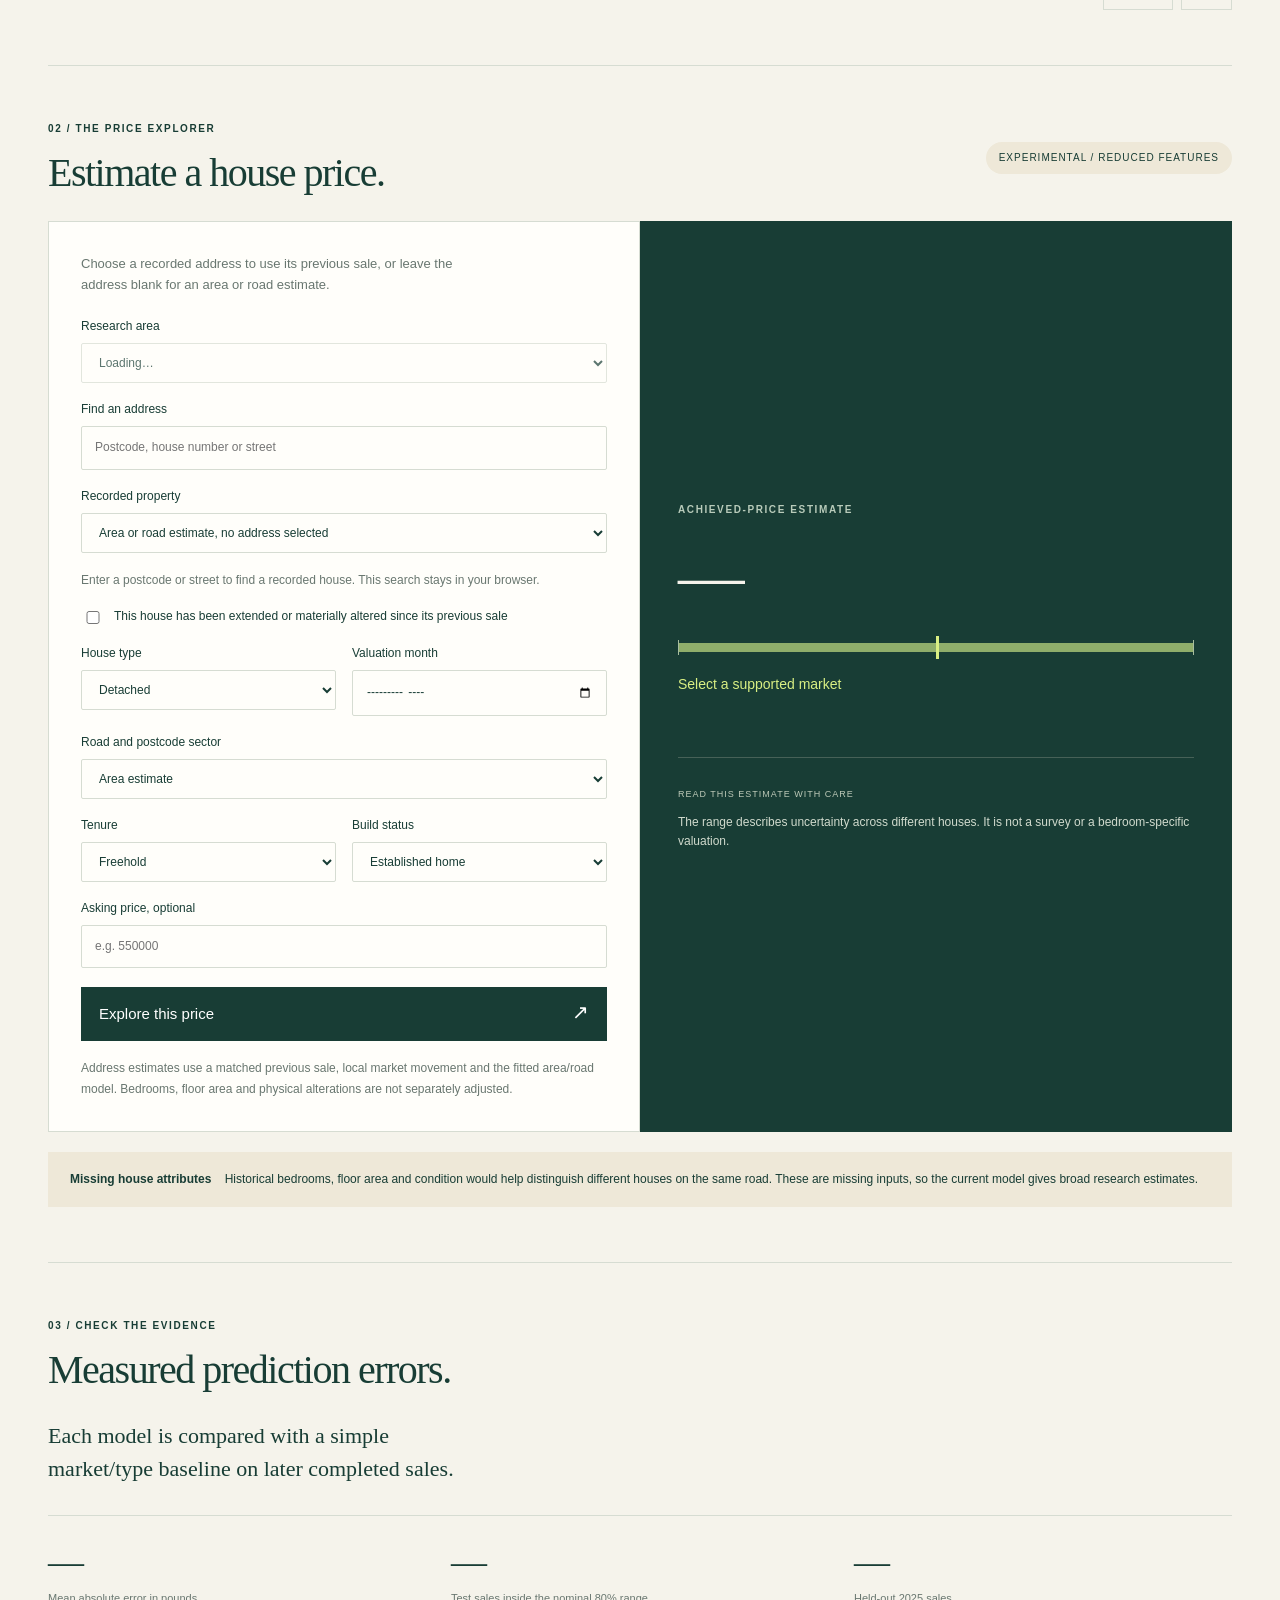
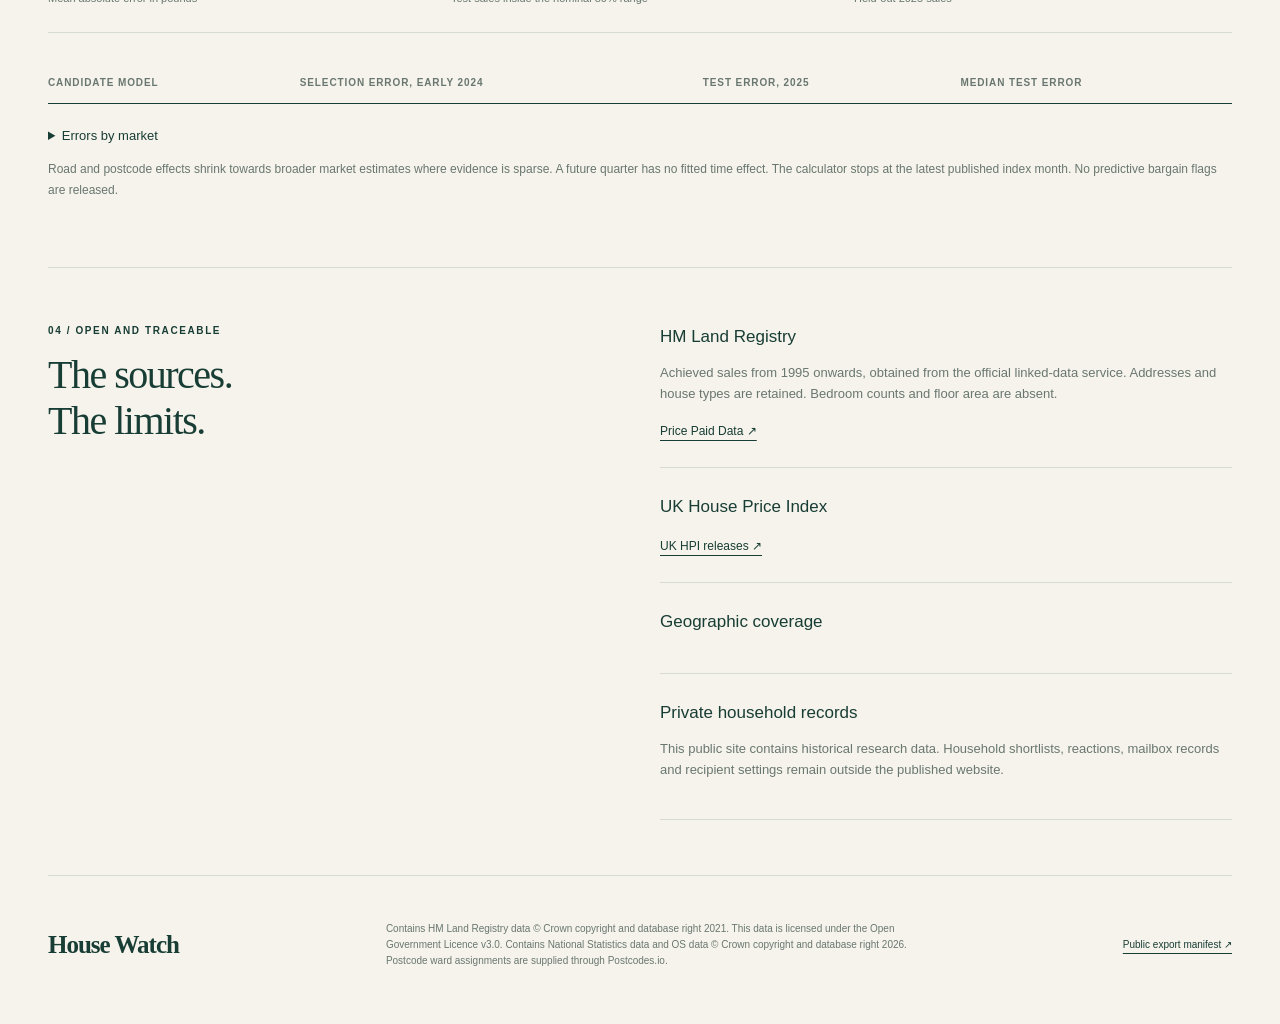
==== commit 57415b90: "Keep area selection inside the address predictor" ====
--- a/app/research_web/index.html
+++ b/app/research_web/index.html
@@ -18,7 +18,7 @@
     <div class="table-head"><h3>Explore the sales</h3><label class="search"><span class="sr-only">Search road or postcode</span><input id="sale-search" placeholder="Search a road or postcode…" type="search"></label></div><div class="table-wrap"><table><thead><tr><th>Property</th><th>Postcode</th><th>Type</th><th>Sale date</th><th class="numeric">Price paid</th></tr></thead><tbody id="sales-body"></tbody></table></div><div class="pagination"><span id="page-count"></span><div><button id="prev" class="subtle">Previous</button><button id="next" class="subtle">Next</button></div></div>
   </section>
   <section id="estimate" class="section"><div class="section-title"><div><div class="eyebrow">02 / THE PRICE EXPLORER</div><h2>Estimate a house price.</h2></div><span class="pill">EXPERIMENTAL / REDUCED FEATURES</span></div>
-    <div class="estimate-grid"><form id="price-form" class="form-card"><p class="form-intro">Choose a recorded address to use its previous sale, or leave the address blank for an area or road estimate.</p><label>Find an address<input id="property-search" type="search" placeholder="Postcode, house number or street"></label><label>Recorded property<select id="property"><option value="">Area or road estimate, no address selected</option></select></label><p id="property-match-note" class="small">Enter a postcode or street to find a recorded house. This search stays in your browser.</p><label class="change-check"><input id="material-change" type="checkbox">This house has been extended or materially altered since its previous sale</label><div class="form-row"><label>House type<select id="estimate-type"><option value="D">Detached</option><option value="S">Semi-detached</option><option value="T">Terraced</option></select></label><label>Valuation month<input id="valuation-month" type="month" min="2010-01"></label></div><label>Road and postcode sector<select id="road"><option value="">Area estimate</option></select></label><div class="form-row"><label>Tenure<select id="tenure"><option value="F">Freehold</option><option value="L">Leasehold</option></select></label><label>Build status<select id="new-build"><option value="N">Established home</option><option value="Y">New build</option></select></label></div><label>Asking price, optional<input id="asking" type="number" min="1" step="1000" placeholder="e.g. 550000"></label><button type="submit" class="primary">Explore this price <span>↗</span></button><p class="small">Address estimates use a matched previous sale, local market movement and the fitted area/road model. Bedrooms, floor area and physical alterations are not separately adjusted.</p></form>
+    <div class="estimate-grid"><form id="price-form" class="form-card"><p class="form-intro">Choose a recorded address to use its previous sale, or leave the address blank for an area or road estimate.</p><label>Research area<select id="predictor-market" disabled><option>Loading…</option></select></label><label>Find an address<input id="property-search" type="search" placeholder="Postcode, house number or street"></label><label>Recorded property<select id="property"><option value="">Area or road estimate, no address selected</option></select></label><p id="property-match-note" class="small">Enter a postcode or street to find a recorded house. This search stays in your browser.</p><label class="change-check"><input id="material-change" type="checkbox">This house has been extended or materially altered since its previous sale</label><div class="form-row"><label>House type<select id="estimate-type"><option value="D">Detached</option><option value="S">Semi-detached</option><option value="T">Terraced</option></select></label><label>Valuation month<input id="valuation-month" type="month" min="2010-01"></label></div><label>Road and postcode sector<select id="road"><option value="">Area estimate</option></select></label><div class="form-row"><label>Tenure<select id="tenure"><option value="F">Freehold</option><option value="L">Leasehold</option></select></label><label>Build status<select id="new-build"><option value="N">Established home</option><option value="Y">New build</option></select></label></div><label>Asking price, optional<input id="asking" type="number" min="1" step="1000" placeholder="e.g. 550000"></label><button type="submit" class="primary">Explore this price <span>↗</span></button><p class="small">Address estimates use a matched previous sale, local market movement and the fitted area/road model. Bedrooms, floor area and physical alterations are not separately adjusted.</p></form>
     <div id="estimate-result" class="result-card" aria-live="polite"><span class="tiny-label">ACHIEVED-PRICE ESTIMATE</span><strong id="estimate-price">—</strong><div class="range-graphic"><i></i><span></span><i></i></div><div id="estimate-range" class="range-label">Select a supported market</div><p id="estimate-context"></p><div id="ask-comparison" class="ask-comparison" hidden></div><div id="address-breakdown" class="address-breakdown" hidden></div><div class="result-note"><span>READ THIS ESTIMATE WITH CARE</span><p id="estimate-warning">The range describes uncertainty across different houses. It is not a survey or a bedroom-specific valuation.</p></div></div></div>
     <div class="notice"><strong>Missing house attributes</strong> Historical bedrooms, floor area and condition would help distinguish different houses on the same road. These are missing inputs, so the current model gives broad research estimates.</div>
   </section>
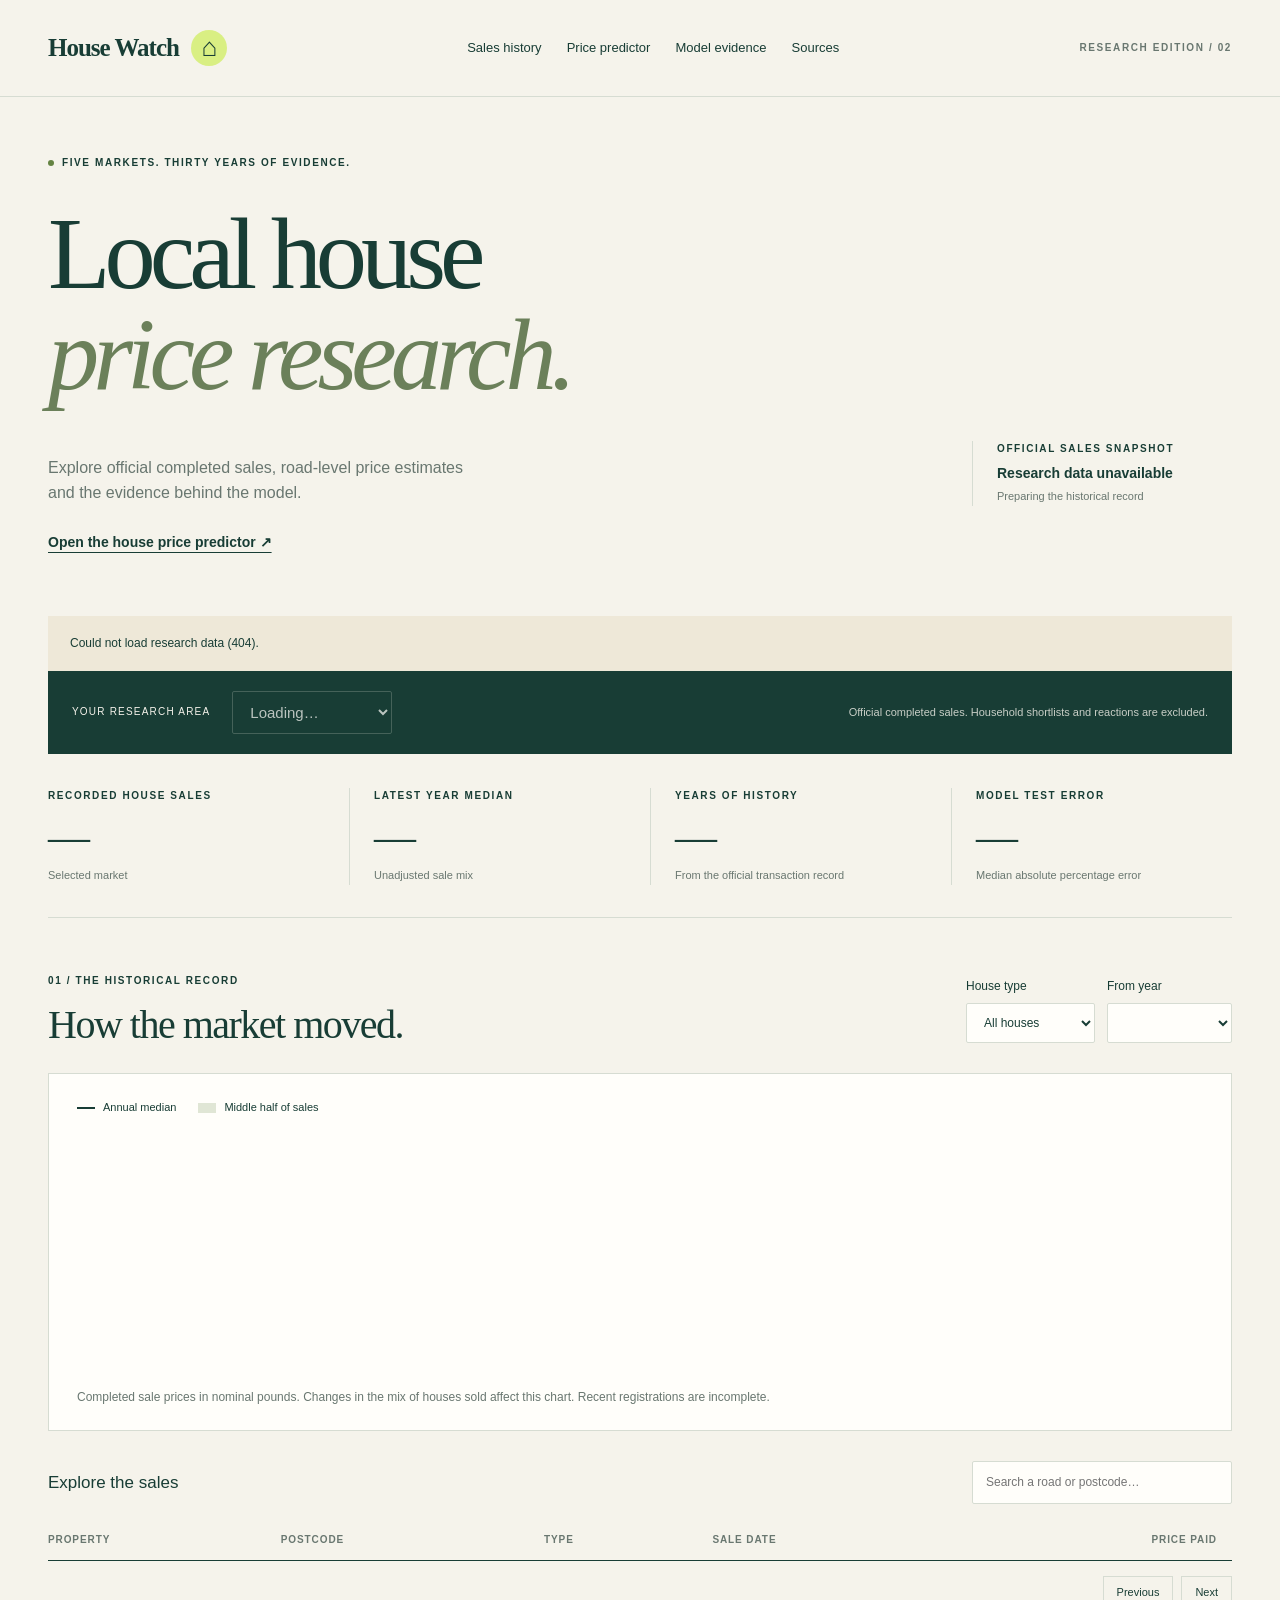
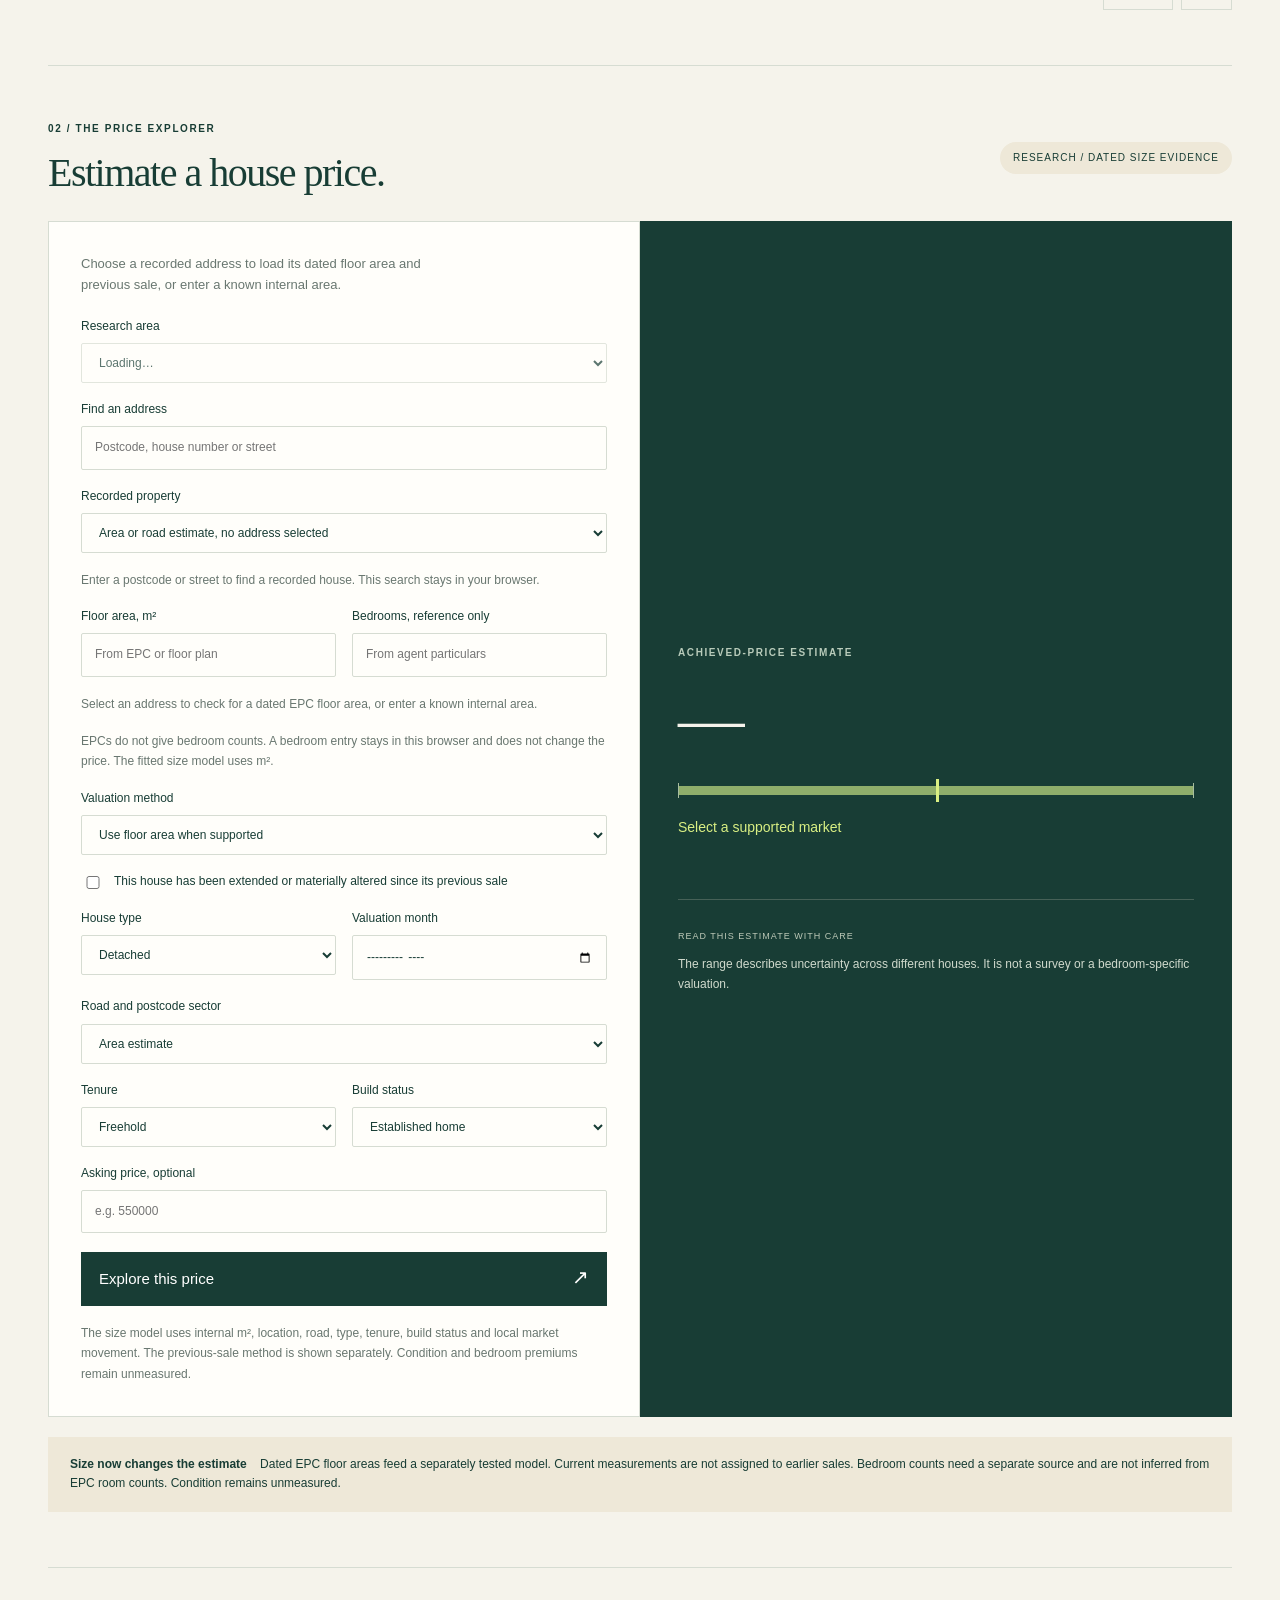
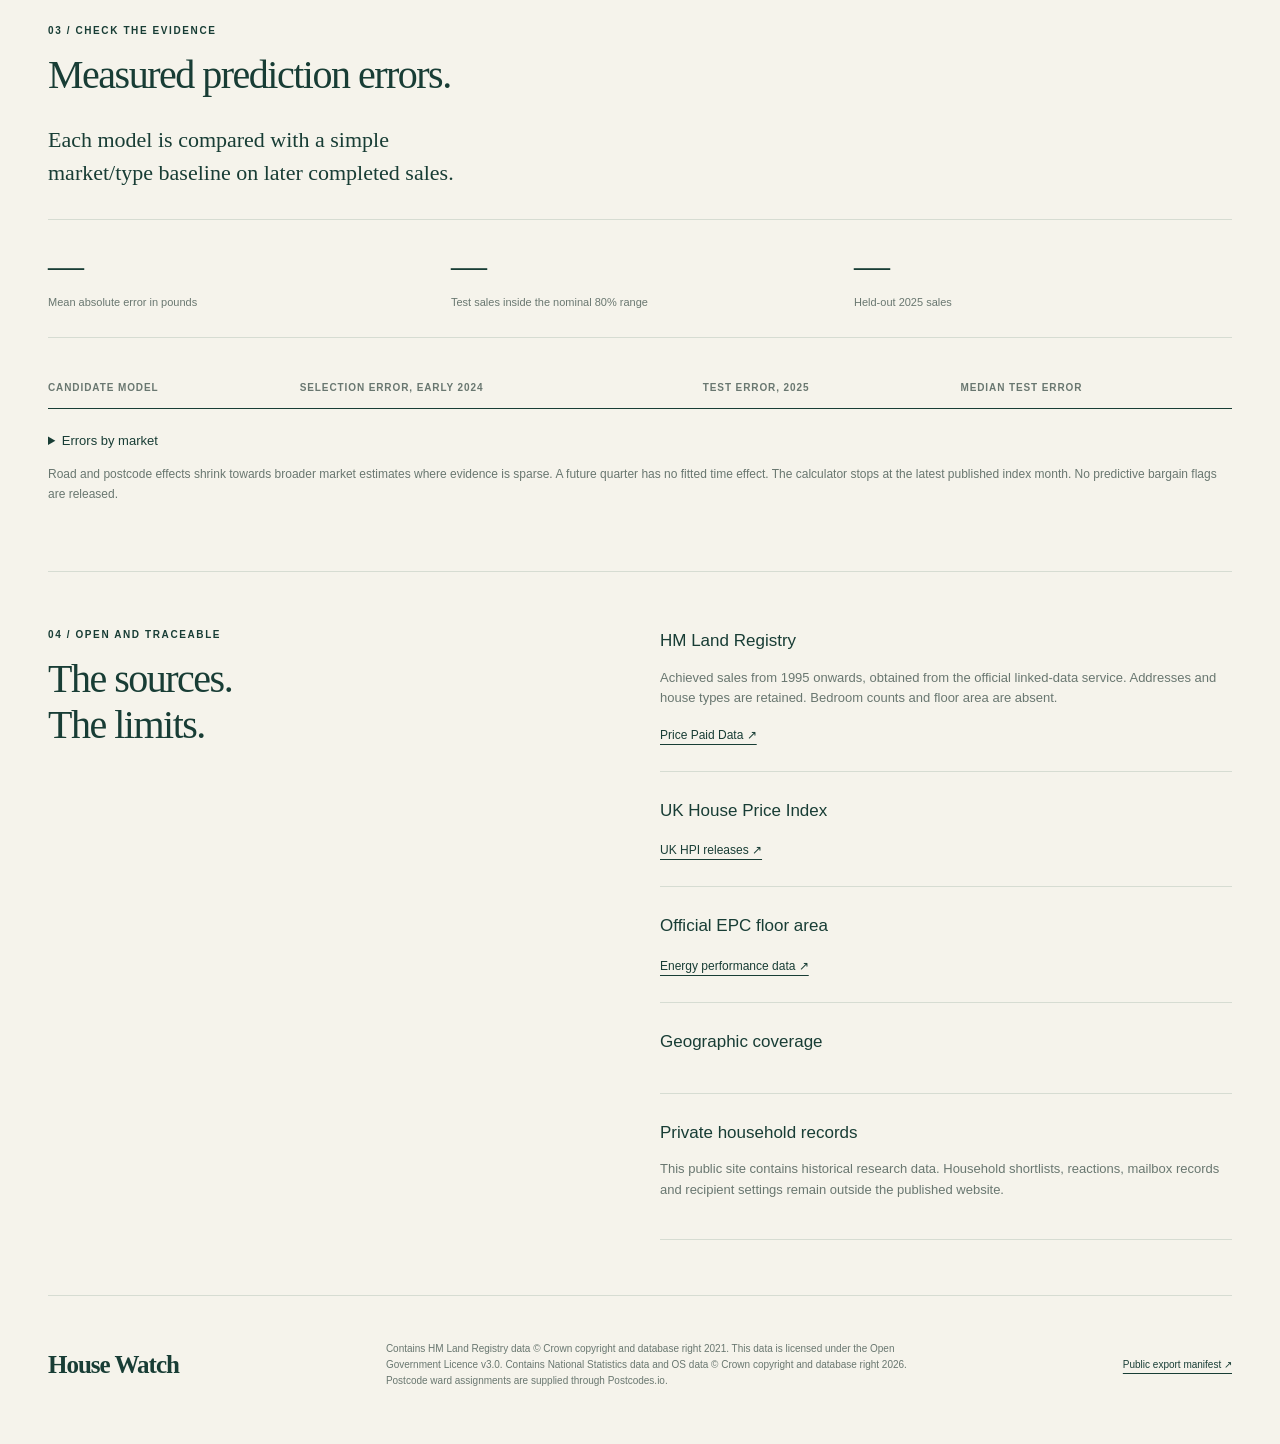
==== commit bac3ab78: "Add dated EPC floor area and tested size-aware valuation" ====
--- a/app/research_web/index.html
+++ b/app/research_web/index.html
@@ -4,7 +4,7 @@
   <meta charset="utf-8"><meta name="viewport" content="width=device-width, initial-scale=1">
   <meta name="description" content="Explore thirty years of official house sales, local price patterns and tested price estimates across five commuter towns.">
   <meta name="referrer" content="no-referrer"><title>House Watch | Local price research</title>
-  <link rel="stylesheet" href="style.css?v=address-20261111"><script src="app.js?v=address-20261111" defer></script>
+  <link rel="stylesheet" href="style.css?v=area-20261111"><script src="app.js?v=area-20261111" defer></script>
 </head>
 <body>
 <header class="masthead"><a class="brand" href="#">House Watch<span class="brand-mark">⌂</span></a><nav aria-label="Main"><a href="#explore">Sales history</a><a href="#estimate">Price predictor</a><a href="#model">Model evidence</a><a href="#sources">Sources</a></nav><span class="edition">RESEARCH EDITION / 02</span></header>
@@ -17,16 +17,16 @@
     <div class="chart-card"><div class="chart-key"><span><i class="line-key"></i>Annual median</span><span><i class="band-key"></i>Middle half of sales</span></div><div id="trend" class="chart" role="img" aria-label="Annual achieved house prices"></div><p class="chart-foot">Completed sale prices in nominal pounds. Changes in the mix of houses sold affect this chart. Recent registrations are incomplete.</p></div>
     <div class="table-head"><h3>Explore the sales</h3><label class="search"><span class="sr-only">Search road or postcode</span><input id="sale-search" placeholder="Search a road or postcode…" type="search"></label></div><div class="table-wrap"><table><thead><tr><th>Property</th><th>Postcode</th><th>Type</th><th>Sale date</th><th class="numeric">Price paid</th></tr></thead><tbody id="sales-body"></tbody></table></div><div class="pagination"><span id="page-count"></span><div><button id="prev" class="subtle">Previous</button><button id="next" class="subtle">Next</button></div></div>
   </section>
-  <section id="estimate" class="section"><div class="section-title"><div><div class="eyebrow">02 / THE PRICE EXPLORER</div><h2>Estimate a house price.</h2></div><span class="pill">EXPERIMENTAL / REDUCED FEATURES</span></div>
-    <div class="estimate-grid"><form id="price-form" class="form-card"><p class="form-intro">Choose a recorded address to use its previous sale, or leave the address blank for an area or road estimate.</p><label>Research area<select id="predictor-market" disabled><option>Loading…</option></select></label><label>Find an address<input id="property-search" type="search" placeholder="Postcode, house number or street"></label><label>Recorded property<select id="property"><option value="">Area or road estimate, no address selected</option></select></label><p id="property-match-note" class="small">Enter a postcode or street to find a recorded house. This search stays in your browser.</p><label class="change-check"><input id="material-change" type="checkbox">This house has been extended or materially altered since its previous sale</label><div class="form-row"><label>House type<select id="estimate-type"><option value="D">Detached</option><option value="S">Semi-detached</option><option value="T">Terraced</option></select></label><label>Valuation month<input id="valuation-month" type="month" min="2010-01"></label></div><label>Road and postcode sector<select id="road"><option value="">Area estimate</option></select></label><div class="form-row"><label>Tenure<select id="tenure"><option value="F">Freehold</option><option value="L">Leasehold</option></select></label><label>Build status<select id="new-build"><option value="N">Established home</option><option value="Y">New build</option></select></label></div><label>Asking price, optional<input id="asking" type="number" min="1" step="1000" placeholder="e.g. 550000"></label><button type="submit" class="primary">Explore this price <span>↗</span></button><p class="small">Address estimates use a matched previous sale, local market movement and the fitted area/road model. Bedrooms, floor area and physical alterations are not separately adjusted.</p></form>
-    <div id="estimate-result" class="result-card" aria-live="polite"><span class="tiny-label">ACHIEVED-PRICE ESTIMATE</span><strong id="estimate-price">—</strong><div class="range-graphic"><i></i><span></span><i></i></div><div id="estimate-range" class="range-label">Select a supported market</div><p id="estimate-context"></p><div id="ask-comparison" class="ask-comparison" hidden></div><div id="address-breakdown" class="address-breakdown" hidden></div><div class="result-note"><span>READ THIS ESTIMATE WITH CARE</span><p id="estimate-warning">The range describes uncertainty across different houses. It is not a survey or a bedroom-specific valuation.</p></div></div></div>
-    <div class="notice"><strong>Missing house attributes</strong> Historical bedrooms, floor area and condition would help distinguish different houses on the same road. These are missing inputs, so the current model gives broad research estimates.</div>
+  <section id="estimate" class="section"><div class="section-title"><div><div class="eyebrow">02 / THE PRICE EXPLORER</div><h2>Estimate a house price.</h2></div><span class="pill">RESEARCH / DATED SIZE EVIDENCE</span></div>
+    <div class="estimate-grid"><form id="price-form" class="form-card"><p class="form-intro">Choose a recorded address to load its dated floor area and previous sale, or enter a known internal area.</p><label>Research area<select id="predictor-market" disabled><option>Loading…</option></select></label><label>Find an address<input id="property-search" type="search" placeholder="Postcode, house number or street"></label><label>Recorded property<select id="property"><option value="">Area or road estimate, no address selected</option></select></label><p id="property-match-note" class="small">Enter a postcode or street to find a recorded house. This search stays in your browser.</p><div class="form-row"><label>Floor area, m²<input id="area-m2" type="number" min="20" max="1000" step="0.1" placeholder="From EPC or floor plan"></label><label>Bedrooms, reference only<input id="bedrooms" type="number" min="0" max="15" step="1" placeholder="From agent particulars"></label></div><p class="small" id="area-source-note">Select an address to check for a dated EPC floor area, or enter a known internal area.</p><p class="small">EPCs do not give bedroom counts. A bedroom entry stays in this browser and does not change the price. The fitted size model uses m².</p><label>Valuation method<select id="valuation-method"><option value="auto">Use floor area when supported</option><option value="previous">Previous-sale / area method</option><option value="area">Floor-area model only</option></select></label><label class="change-check"><input id="material-change" type="checkbox">This house has been extended or materially altered since its previous sale</label><div class="form-row"><label>House type<select id="estimate-type"><option value="D">Detached</option><option value="S">Semi-detached</option><option value="T">Terraced</option></select></label><label>Valuation month<input id="valuation-month" type="month" min="2010-01"></label></div><label>Road and postcode sector<select id="road"><option value="">Area estimate</option></select></label><div class="form-row"><label>Tenure<select id="tenure"><option value="F">Freehold</option><option value="L">Leasehold</option></select></label><label>Build status<select id="new-build"><option value="N">Established home</option><option value="Y">New build</option></select></label></div><label>Asking price, optional<input id="asking" type="number" min="1" step="1000" placeholder="e.g. 550000"></label><button type="submit" class="primary">Explore this price <span>↗</span></button><p class="small">The size model uses internal m², location, road, type, tenure, build status and local market movement. The previous-sale method is shown separately. Condition and bedroom premiums remain unmeasured.</p></form>
+    <div id="estimate-result" class="result-card" aria-live="polite"><span id="estimate-method" class="tiny-label">ACHIEVED-PRICE ESTIMATE</span><strong id="estimate-price">—</strong><div class="range-graphic"><i></i><span></span><i></i></div><div id="estimate-range" class="range-label">Select a supported market</div><p id="estimate-context"></p><div id="ask-comparison" class="ask-comparison" hidden></div><div id="attribute-breakdown" class="address-breakdown" hidden></div><div id="address-breakdown" class="address-breakdown" hidden></div><div class="result-note"><span>READ THIS ESTIMATE WITH CARE</span><p id="estimate-warning">The range describes uncertainty across different houses. It is not a survey or a bedroom-specific valuation.</p></div></div></div>
+    <div class="notice"><strong>Size now changes the estimate</strong> Dated EPC floor areas feed a separately tested model. Current measurements are not assigned to earlier sales. Bedroom counts need a separate source and are not inferred from EPC room counts. Condition remains unmeasured.</div>
   </section>
   <section id="model" class="section"><div class="section-title"><div><div class="eyebrow">03 / CHECK THE EVIDENCE</div><h2>Measured prediction errors.</h2></div></div><div class="model-intro"><p>Each model is compared with a simple market/type baseline on later completed sales.</p><p id="model-design"></p></div><div class="model-stats"><div><strong id="mae">—</strong><span>Mean absolute error in pounds</span></div><div><strong id="coverage">—</strong><span>Test sales inside the nominal 80% range</span></div><div><strong id="test-n">—</strong><span>Held-out 2025 sales</span></div></div>
     <div class="table-wrap"><table><thead><tr><th>Candidate model</th><th>Selection error, early 2024</th><th>Test error, 2025</th><th>Median test error</th></tr></thead><tbody id="model-body"></tbody></table></div>
     <details><summary>Errors by market</summary><div class="table-wrap"><table><thead><tr><th>Market</th><th>Test sales</th><th>Mean absolute error</th><th>Median percentage error</th><th>Range coverage</th></tr></thead><tbody id="market-errors"></tbody></table></div></details>
-    <div id="address-evidence" class="notice" hidden></div><p class="small" id="model-caveat"></p><p class="small">Road and postcode effects shrink towards broader market estimates where evidence is sparse. A future quarter has no fitted time effect. The calculator stops at the latest published index month. No predictive bargain flags are released.</p>
+    <div id="area-evidence" class="notice" hidden></div><div id="address-evidence" class="notice" hidden></div><p class="small" id="model-caveat"></p><p class="small">Road and postcode effects shrink towards broader market estimates where evidence is sparse. A future quarter has no fitted time effect. The calculator stops at the latest published index month. No predictive bargain flags are released.</p>
   </section>
-  <section id="sources" class="section sources"><div><div class="eyebrow">04 / OPEN AND TRACEABLE</div><h2>The sources.<br>The limits.</h2></div><div><article><h3>HM Land Registry</h3><p>Achieved sales from 1995 onwards, obtained from the official linked-data service. Addresses and house types are retained. Bedroom counts and floor area are absent.</p><a href="https://www.gov.uk/government/statistical-data-sets/price-paid-data-downloads">Price Paid Data ↗</a></article><article><h3>UK House Price Index</h3><p id="hpi-note"></p><a href="https://www.gov.uk/government/collections/uk-house-price-index-reports">UK HPI releases ↗</a></article><article><h3>Geographic coverage</h3><p id="geography-note"></p></article><article><h3>Private household records</h3><p>This public site contains historical research data. Household shortlists, reactions, mailbox records and recipient settings remain outside the published website.</p></article></div></section>
+  <section id="sources" class="section sources"><div><div class="eyebrow">04 / OPEN AND TRACEABLE</div><h2>The sources.<br>The limits.</h2></div><div><article><h3>HM Land Registry</h3><p>Achieved sales from 1995 onwards, obtained from the official linked-data service. Addresses and house types are retained. Bedroom counts and floor area are absent.</p><a href="https://www.gov.uk/government/statistical-data-sets/price-paid-data-downloads">Price Paid Data ↗</a></article><article><h3>UK House Price Index</h3><p id="hpi-note"></p><a href="https://www.gov.uk/government/collections/uk-house-price-index-reports">UK HPI releases ↗</a></article><article><h3>Official EPC floor area</h3><p id="epc-note"></p><a href="https://get-energy-performance-data.communities.gov.uk/">Energy performance data ↗</a></article><article><h3>Geographic coverage</h3><p id="geography-note"></p></article><article><h3>Private household records</h3><p>This public site contains historical research data. Household shortlists, reactions, mailbox records and recipient settings remain outside the published website.</p></article></div></section>
 </main><footer><a class="brand" href="#">House Watch</a><p>Contains HM Land Registry data © Crown copyright and database right 2021. This data is licensed under the Open Government Licence v3.0. Contains National Statistics data and OS data © Crown copyright and database right 2026. Postcode ward assignments are supplied through Postcodes.io.</p><a href="public-manifest.json">Public export manifest ↗</a></footer>
 </body></html>
